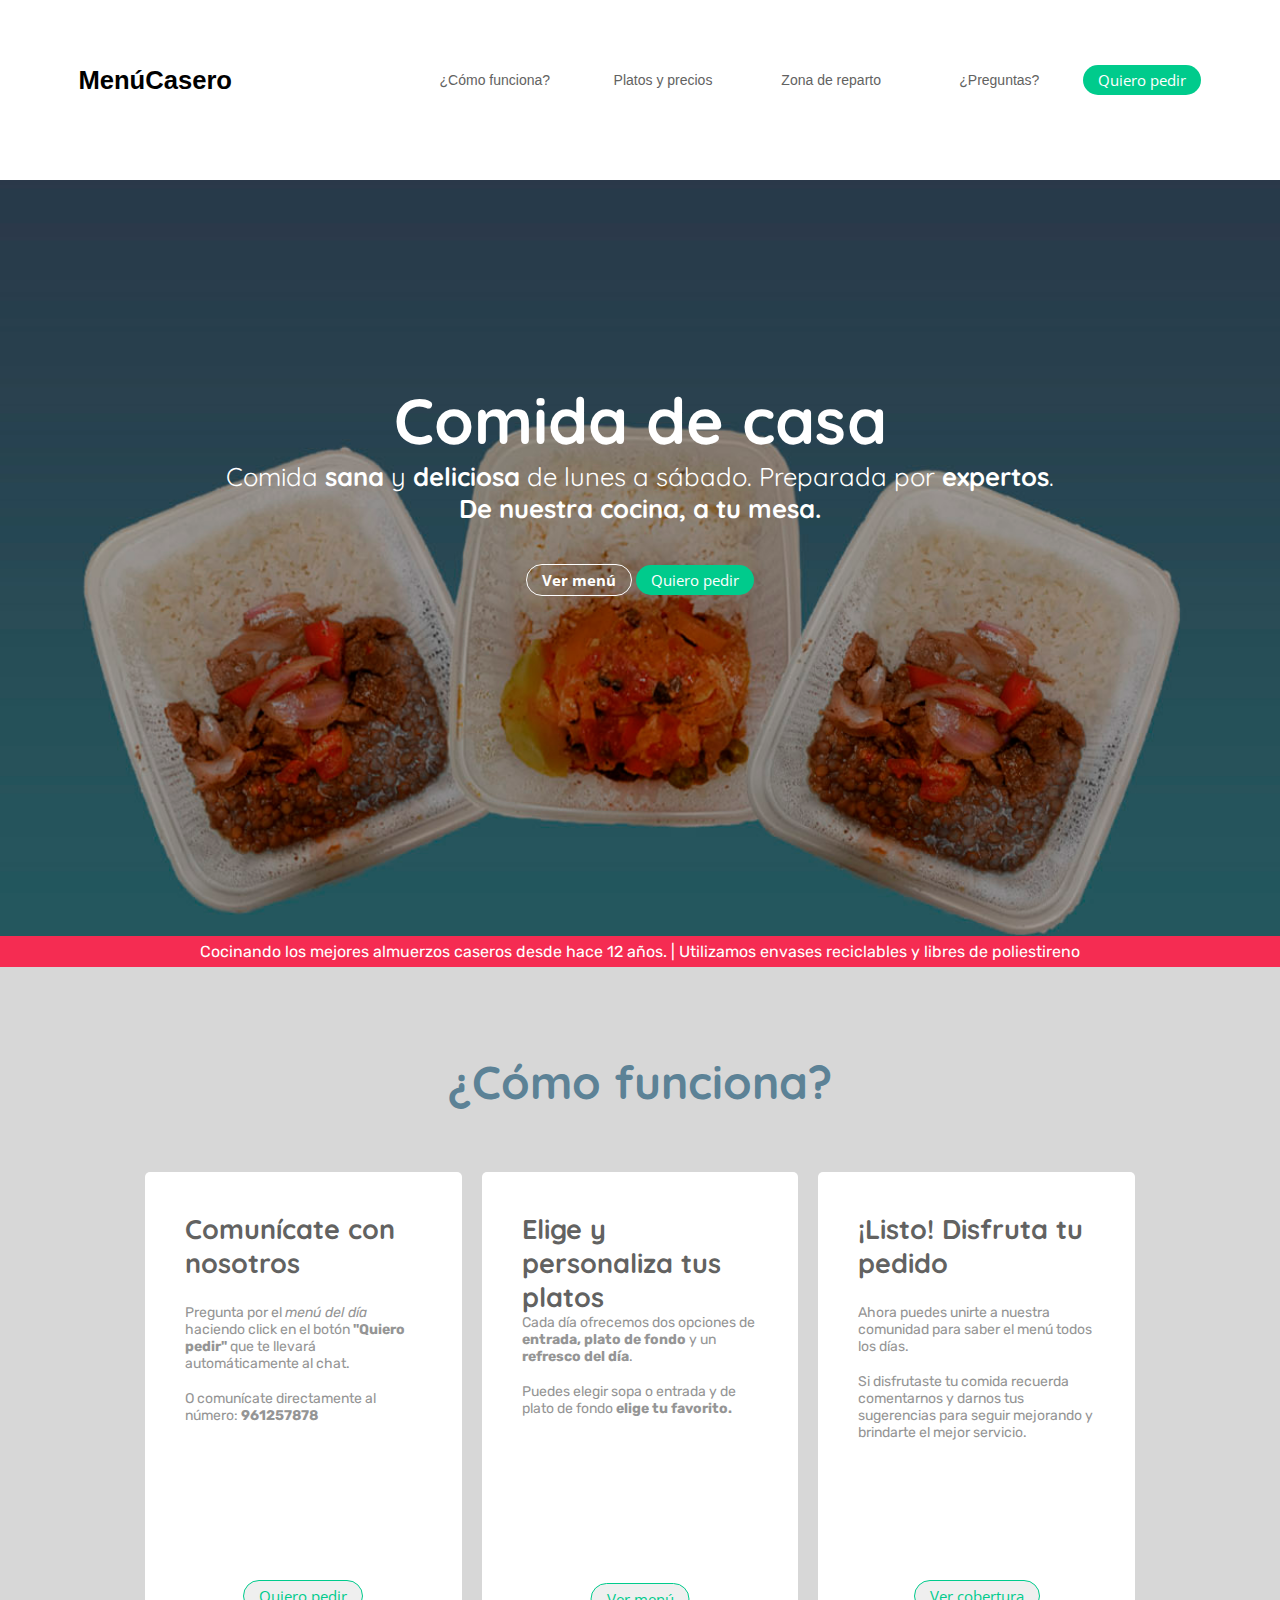
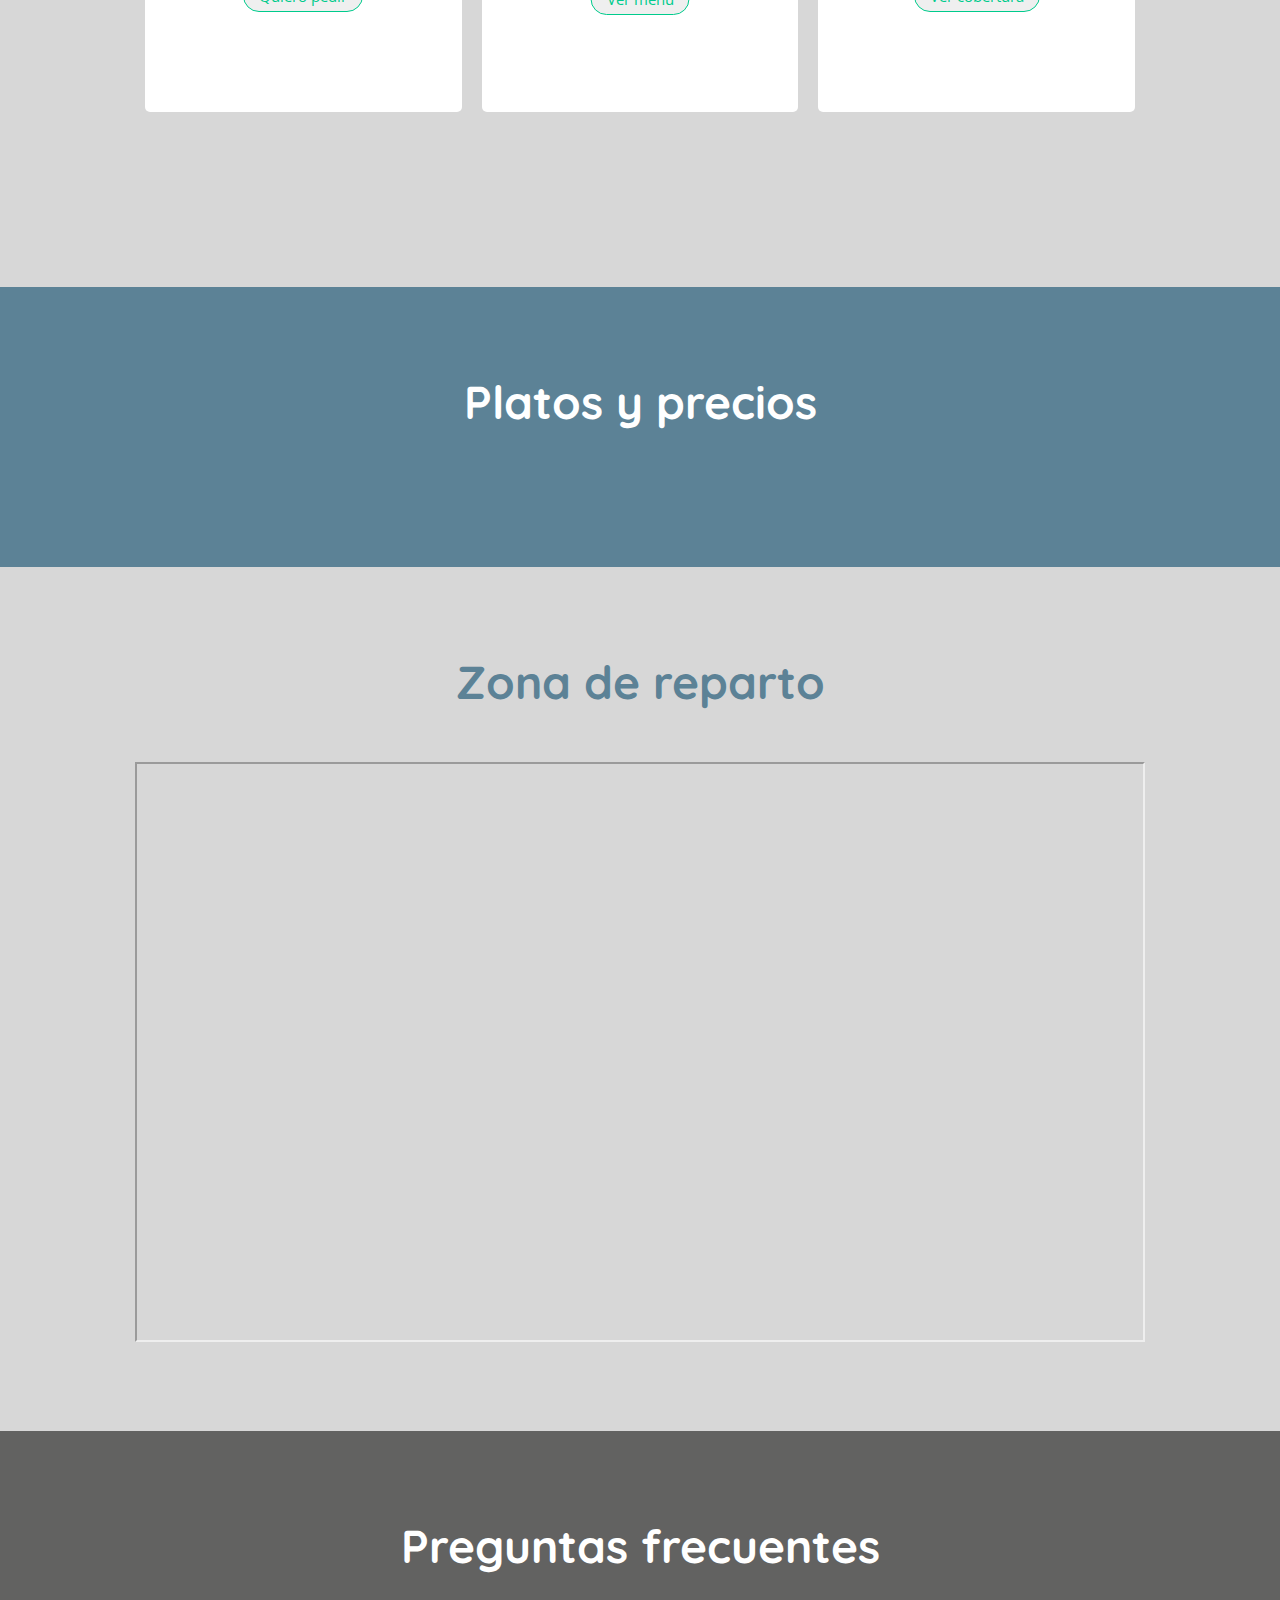
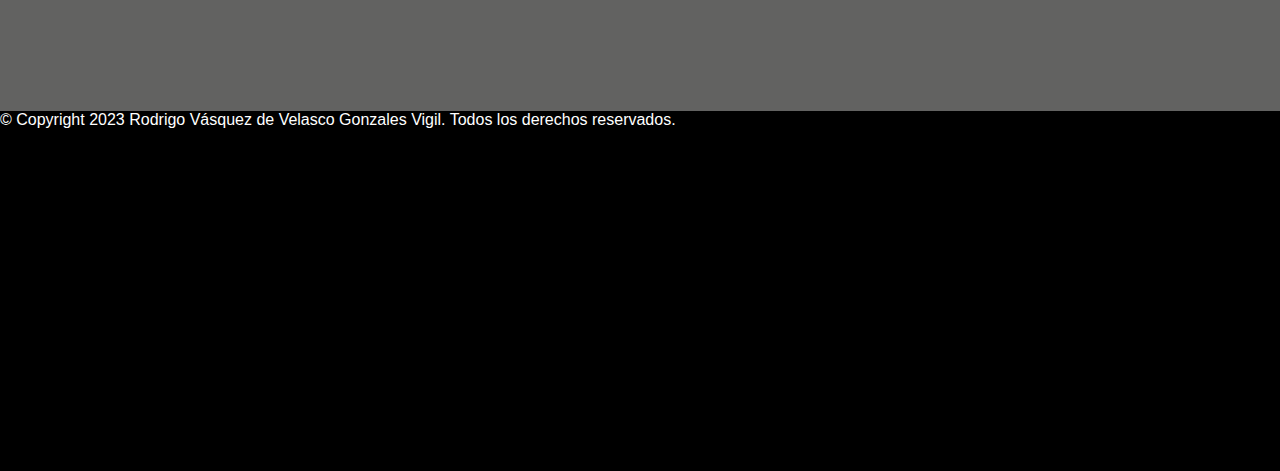
==== index.html @ 8c9b7c1b "update" ====
<!DOCTYPE html>
<html lang="es-419">

<head>
    <meta charset="utf-8">
    <meta name="viewport" content="width=device-width, initial-scale=1.0">

    <!--Autor y descripción-->
    <meta name="author" content="Rodrigo Vásquez de Velasco Gonzales-Vigil">
    <meta name="description" content="Encuentra el menú ideal para tu almuerzo en esta página web">

    <title>K0 | El menú casero</title>

    <!--icono en pestaña-->
    <link rel="shortcut icon" href="images/logo-192px192px.png" type="image/x-icon">

    <!--CSS Style-->
    <link href="styles/main.css" rel=stylesheet type="text/css">
    <link href="styles/header.css" rel=stylesheet type="text/css">
    <link href="styles/banner.css" rel=stylesheet type="text/css">
    <link href="styles/section.css" rel=stylesheet type="text/css">
    <link href="styles/responsive.css" rel=stylesheet type="text/css">

    <!--Google fonts-->
    <link rel="preconnect" href="https://fonts.googleapis.com">
    <link rel="preconnect" href="https://fonts.gstatic.com" crossorigin>
    <link href="https://fonts.googleapis.com/css2?family=Open+Sans&family=Quicksand&family=Rubik&display=swap" rel="stylesheet">

    <link href="https://cdnjs.cloudflare.com/ajax/libs/font-awesome/5.13.0/css/all.min.css" rel="stylesheet">
</head>

<body>
    <div class="wrapper">
        <header id="header" class="header">
            <div class="header_inner">
                <h1 class="title">MenúCasero</h1>
                <input type="checkbox" id="check">
                <label for="check" class="checkbtn">
                    <i class="fas fa-bars"></i>
                </label>
                <nav id="nav">
                    <ul class="menu">
                        <li class="menu-item"><a class="nav-link" href="#como">¿Cómo funciona?</a></li>
                        <li class="menu-item"><a class="nav-link" href="#platos">Platos y precios</a></li>
                        <li class="menu-item"><a class="nav-link" href="#cobertura">Zona de reparto</a></li>
                        <li class="menu-item"><a class="nav-link" href="#faq">¿Preguntas?</a></li>
                        <li class="menu-btn"><a id="pedir" onclick='window.open("https://api.whatsapp.com/send?phone=+51961257878&text=Hola! ¿Cuál es el menú de hoy?")' class="nav-btn btn background-green">Quiero pedir</a></li>
                    </ul>
                </nav>

            </div>
        </header>

        <main class="main">
            <section id="banner" class="banner">
                <div class="banner_inner">
                    <header class="banner-header">
                        <h2 class="rubik">Comida de casa</h2>
                        <p>Comida <span class="bold">sana</span> y <span class="bold">deliciosa</span> de lunes a sábado. Preparada por <span class="bold">expertos</span>.</p>
                        <p class="bold">De nuestra cocina, a tu mesa.</p>
                    </header>
                    <footer class="section-footer">
                        <div class="banner-btns-group">
                            <button class="btn background-none_border-solid bold" style="font-family:'Open Sans', Sans-serif">Ver menú</button>
                            <button class="btn background-green" onclick='window.open("https://api.whatsapp.com/send?phone=+51961257878&text=Hola! ¿Cuál es el menú de hoy?")'>Quiero pedir</button>
                        </div>
                    </footer>
                </div>
            </section>
            <div class="section-2">
                <p class="rubik">Cocinando los mejores almuerzos caseros desde hace 12 años. | Utilizamos envases reciclables y libres de poliestireno</p>
            </div>
            <section id="como" class="section background-gray">
                <div class="section-inner">
                    <header class="section-header">
                        <h2 style="color: #5c8296;">¿Cómo funciona?</h2>
                    </header>
                    <div class="section-content">
                        <div class="panel-wrapper">
                            <div class="panel">
                                <header class="panel-header">
                                    <h3>Comunícate con nosotros</h3>
                                </header>
                                <div class="panel-content">
                                    <p>Pregunta por el <span class="cursive">menú del día</span> haciendo click en el botón <span class="bold">"Quiero pedir"</span> que te llevará automáticamente al chat.</p><br>
                                    <p>O comunícate directamente al número: <span class="bold">961257878</span></p><br>
                                </div>
                                <footer class="panel-footer">
                                    <button class="panel-btn btn border-color-green" onclick='window.open("https://api.whatsapp.com/send?phone=+51961257878&text=Hola! ¿Cuál es el menú de hoy!")'>Quiero pedir</button>
                                </footer>
                            </div>
                            <div class="panel">
                                <header class="panel-header">
                                    <h3>Elige y personaliza tus platos</h3>
                                </header>
                                <div class="panel-content">
                                    <p>Cada día ofrecemos dos opciones de <span class="bold">entrada, plato de fondo</span> y un <span class="bold">refresco del día</span>.</p><br>
                                    <p>Puedes elegir sopa o entrada y de plato de fondo <span class="bold">elige tu favorito.</span></p><br>
                                </div>
                                <footer class="panel-footer">
                                    <button class="panel-btn btn border-color-green" style=" font-family:'Open Sans', Sans-serif">Ver menú</button>
                                </footer>
                            </div>
                            <div class="panel">
                                <header class="panel-header">
                                    <h3>¡Listo! Disfruta tu pedido</h3>
                                </header>
                                <div class="panel-content">
                                    <p>Ahora puedes unirte a nuestra comunidad para saber el menú todos los días.</p><br>
                                    <p>Si disfrutaste tu comida recuerda comentarnos y darnos tus sugerencias para seguir mejorando y brindarte el mejor servicio.</p><br>
                                </div>
                                <footer class="panel-footer">
                                    <button class="panel-btn btn border-color-green" style=" font-family:'Open Sans', Sans-serif">Ver cobertura</button>
                                </footer>
                            </div>
                        </div>
                    </div>
                    <footer class="section-footer">

                    </footer>
                </div>
            </section>
            <section id="platos" class="section">
                <div class="section-inner">
                    <header class="section-header">
                        <h2 class="rubik">Platos y precios</h2>
                    </header>
                    <div class="panel-wrapper">
                    </div>
                </div>
            </section>
            <section id="cobertura" class="section background-gray">
                <div class="section-inner">
                    <header class="section-header">
                        <h2 class="rubik" style=" color: #5c8296;">Zona de reparto</h2>
                    </header>
                    <div class="section-content">
                        <div class="map">
                            <iframe src="https://www.google.com/maps/d/embed?mid=1ejyO2jxNHIGVB8ztIplUhsq2r-3vrBM&ehbc=2E312F" height="580" style="width:100%;"></iframe>
                        </div>
                    </div>
                </div>
            </section>
            <section id="faq" class="section background-darkgray">
                <div class="section-inner">
                    <header class="section-header">
                        <h2 class="rubik">Preguntas frecuentes</h2>
                    </header>
                    <div class="panel-wrapper">
                    </div>
                </div>
            </section>
        </main>

        <footer class="footer">
            <p>&copy; Copyright 2023 Rodrigo Vásquez de Velasco Gonzales Vigil. Todos los derechos reservados.</p>
        </footer>
    </div>
    <script href="scripts/main.js"></script>
</body>

</html>
---- styles/main.css ----
/*acutalizar*/

* {
    box-sizing: border-box;
    margin: 0;
    padding: 0;
}

body {
    font-family: sans-serif;
    max-width: 100%;
}

h3 {
    color: #000;
}

button,
input,
select,
textarea {
    font-family: inherit;
    font-size: 100%;
}

textarea {
    overflow: auto;
}

ul {
    list-style-type: none;
}

a {
    text-decoration: none;
}

.rubik {
    font-family: 'Rubik', sans-serif;
}

.bold {
    font-weight: bold;
}

.cursive {
    font-style: italic;
}

.btn {
    color: #fff;
    border-radius: 20px;
    border: none;
    font-family: 'Open Sans', sans-serif;
    font-size: 15px;
    padding: 5px 15px;
}

.background-green {
    background: #00cb8c;
}

.background-gray {
    background: #d7d7d7;
}

.background-darkgray {
    background: #626261;
}

.background-yellow {
    background: #fff152;
}

.background-none_border-solid {
    background: none;
    border: 1px solid #fff;
}

.border-color-green {
    border: 1px solid #00cb8c;
    color: #00cb8c;
}
---- styles/header.css ----
.header {
    position: fixed;
    top: 0;
    background: #fff;
    min-width: 100vw;
    height: 20vh;
    z-index: 100;
    padding: 4vw;
}

.header_inner {
    display: flex;
    padding: 2% 0;
}

.title {
    font-size: 14px;
    flex: 1;
    margin: auto;
    padding-left: 20px;
}

nav {
    position: relative;
    display: flex;
    flex: 5;
    flex-wrap: wrap;
}

.menu {
    display: flex;
    flex-wrap: wrap;
    width: 100%;
}

.menu-item {
    position: relative;
    color: #626261;
    display: inline-block;
    padding: 10px 5px;
    flex: 1;
    text-align: center;
    line-height: 100%;
}

.menu-btn {
    text-align: center;
    flex: 1;
}

.nav-link {
    font-size: 14px;
    color: #626261;
}

.nav-btn {
    float: left;
}

.btn:hover {
    cursor: pointer;
    background: #0c9066;
}

.checkbtn,
#check {
    display: none;
}

#pedir {
    text-align: center;
}

@media screen and (max-width: 767px) {
    .header {
        max-height: 80px;
    }
    .checkbtn {
        display: block;
    }
    #nav {
        position: fixed;
        width: 60%;
        height: 100vh;
        background: rgb(255, 255, 255);
        top: -100%;
        right: 0;
        text-align: center;
        transition: all .5s;
    }
    .menu {
        display: flex;
        flex-direction: column;
        height: 100%;
    }
    .menu-item {
        /*
        position: relative;
        top: 20%;
        transform: translateY(-50%);
        display: block;
        flex: 1;*/
    }
    .menu-item a {
        font-size: 20px;
    }
    .nav-btn {
        /*
        text-align: center;
        float: none;
        flex: 4;*/
    }
    #check:checked~#nav {
        top: 80px;
    }
}

@media screen and (min-width: 768px) {
    .title {
        font-size: 2vw;
        flex: 2;
        margin: auto;
        padding-left: 40px;
    }
    nav {
        position: relative;
        display: flex;
        flex: 5;
        flex-wrap: wrap;
    }
    .menu {
        display: flex;
        flex-wrap: wrap;
        width: 100%;
    }
    .menu-item {
        position: relative;
        color: #626261;
        display: inline-block;
        padding: 10px 5px;
        flex: 1;
        text-align: center;
    }
    .menu-btn {
        flex: 1;
    }
    .nav-btn,
    .nav-link {
        display: block;
        position: relative;
        top: 50%;
        transform: translateY(-50%);
    }
    .nav-link {
        font-size: 14px;
        color: #626261;
    }
    .nav-btn {
        float: left;
    }
    .btn:hover {
        cursor: pointer;
        background: #0c9066;
    }
}

@media screen and (min-width: 1024px) {
    .header {
        padding: 3vw;
    }
}

@media screen and (min-width: 1440px) {
    .header {
        padding: 2vw;
    }
}
---- styles/banner.css ----
.banner {
    background: #5c8296;
    background: url("../images/tapers.jpg");
    background-position: center;
    background-size: cover;
    background-repeat: no-repeat;
    max-width: 100%;
    flex-basis: 84vh;
    padding-top: 140px;
    padding-bottom: 220px;
}

.banner_inner {
    display: flex;
    flex-direction: column;
    padding: 0 12vw;
    width: 100%;
    height: 100%;
    color: #ffffff;
    text-align: center;
}

.banner-header h2 {
    text-align: center;
    font-family: 'Quicksand', sans-serif;
    font-size: 36px;
    margin: 0;
}

.banner-header p {
    text-align: center;
    font-family: 'Quicksand', sans-serif;
    font-size: 14px;
    margin: 0;
}

.banner-btns-group {
    padding: 40px 0 0;
}

@media screen and (max-width: 767px) {
    .banner {
        padding-top: 200px;
        padding-bottom: 220px;
    }
    .banner_inner {
        display: flex;
        flex-direction: column;
        padding: 0 12vw;
        width: 100%;
        height: 100%;
        color: #ffffff;
        text-align: center;
    }
    .banner-header h2 {
        text-align: center;
        font-family: 'Quicksand', sans-serif;
        font-size: 5vw;
        margin: 0;
    }
    .banner-header p {
        text-align: center;
        font-family: 'Quicksand', sans-serif;
        font-size: 2vw;
        margin: 0;
    }
    .banner-btns-group {
        padding: 40px 0 0;
    }
}

@media screen and (min-width: 1024px) {
    .banner {
        padding-top: 200px;
        padding-bottom: 220px;
    }
    .banner_inner {
        display: flex;
        flex-direction: column;
        padding: 0 12vw;
        width: 100%;
        height: 100%;
        color: #ffffff;
        text-align: center;
    }
    .banner-header h2 {
        text-align: center;
        font-family: 'Quicksand', sans-serif;
        font-size: 5vw;
        margin: 0;
    }
    .banner-header p {
        text-align: center;
        font-family: 'Quicksand', sans-serif;
        font-size: 2vw;
        margin: 0;
    }
    .banner-btns-group {
        padding: 40px 0 0;
    }
}
---- styles/section.css ----
/*acutalizaar*/

.section {
    max-width: 100%;
    padding: 75px 0 85px;
}

.section-inner {
    display: flex;
    flex-direction: column;
    padding: 0 15px;
}

.section-header {
    flex-basis: 80px;
    margin-bottom: 40px;
}

.section-header h2 {
    text-align: center;
    font-family: 'Quicksand', sans-serif;
    font-size: 46px;
    color: #fff;
    margin: 0;
    position: relative;
    top: 50%;
    transform: translateY(-50%);
}

.section-header p {
    text-align: center;
    font-family: 'Quicksand', sans-serif;
    font-size: 2vw;
    margin: 0;
}

.panel-wrapper {
    display: flex;
    flex-direction: column;
    max-width: 100%;
    margin: auto;
}

.panel {
    background: #fff;
    flex: 1;
    display: flex;
    flex-direction: column;
    max-width: 100%;
    height: 60vh;
    border-radius: 5px;
    margin: 10px;
    padding: 40px;
}

.panel-header {
    flex-basis: 20%;
}

.panel-content {
    flex-basis: 60%;
}

.panel-footer {
    flex-basis: 20%;
}

.panel-btn {
    position: relative;
    left: 50%;
    transform: translateX(-50%);
}

.section-footer {
    flex-basis: 80px;
}

.section-2 {
    max-width: 100%;
    background: #f52c52;
}

.section-2 p {
    position: relative;
    color: #fff;
    font-size: 16px;
    height: 100%;
    padding: 6px 0;
    text-align: center;
}

.panel h3 {
    font-family: 'Quicksand', sans-serif;
    font-size: 27px;
    color: #626261;
}

.panel p {
    font-family: 'Rubik', sans-serif;
    font-size: 14px;
    color: #959595;
}

@media screen and (min-width: 1024px) {
    .section {
        width: 100%;
        padding: 75px 0 85px;
    }
    .section-inner {
        display: flex;
        flex-direction: column;
        margin: 0 120px;
        padding: 0 15px;
    }
    .section-header {
        flex-basis: 80px;
        margin-bottom: 40px;
    }
    .section-header h2 {
        text-align: center;
        font-family: 'Quicksand', sans-serif;
        font-size: 46px;
        color: #fff;
        margin: 0;
        position: relative;
        top: 50%;
        transform: translateY(-50%);
    }
    .section-header p {
        text-align: center;
        font-family: 'Quicksand', sans-serif;
        font-size: 2vw;
        margin: 0;
    }
    .panel-wrapper {
        flex-direction: row;
    }
    .panel-header {
        flex-basis: 20%;
    }
    .panel-content {
        flex-basis: 60%;
    }
    .panel-footer {
        flex-basis: 20%;
    }
    .panel-btn {
        position: relative;
        left: 50%;
        transform: translateX(-50%);
    }
    .section-footer {
        flex-basis: 80px;
    }
    .section-2 {
        width: 100%;
        background: #f52c52;
    }
    .section-2 p {
        position: relative;
        color: #fff;
        font-size: 16px;
        height: 100%;
        padding: 6px 0;
        text-align: center;
    }
}
---- styles/responsive.css ----
.wrapper {
    position: absolute;
    display: grid;
    margin: 0;
    justify-items: stretch;
    grid-template-rows: 20vh auto 40vh;
    grid-template-columns: 1fr;
}

.main {
    grid-column: 1 / span 2;
    grid-row: 2 / 3;
    background: #5c8296;
    display: flex;
    flex-direction: column;
    max-width: 100%;
}

.footer {
    background-color: #000;
    grid-row: 3;
    color: #fff;
}

@media screen and (max-width: 767px) {
    .wrapper {
        grid-template-rows: 80px auto 40vh;
    }
}
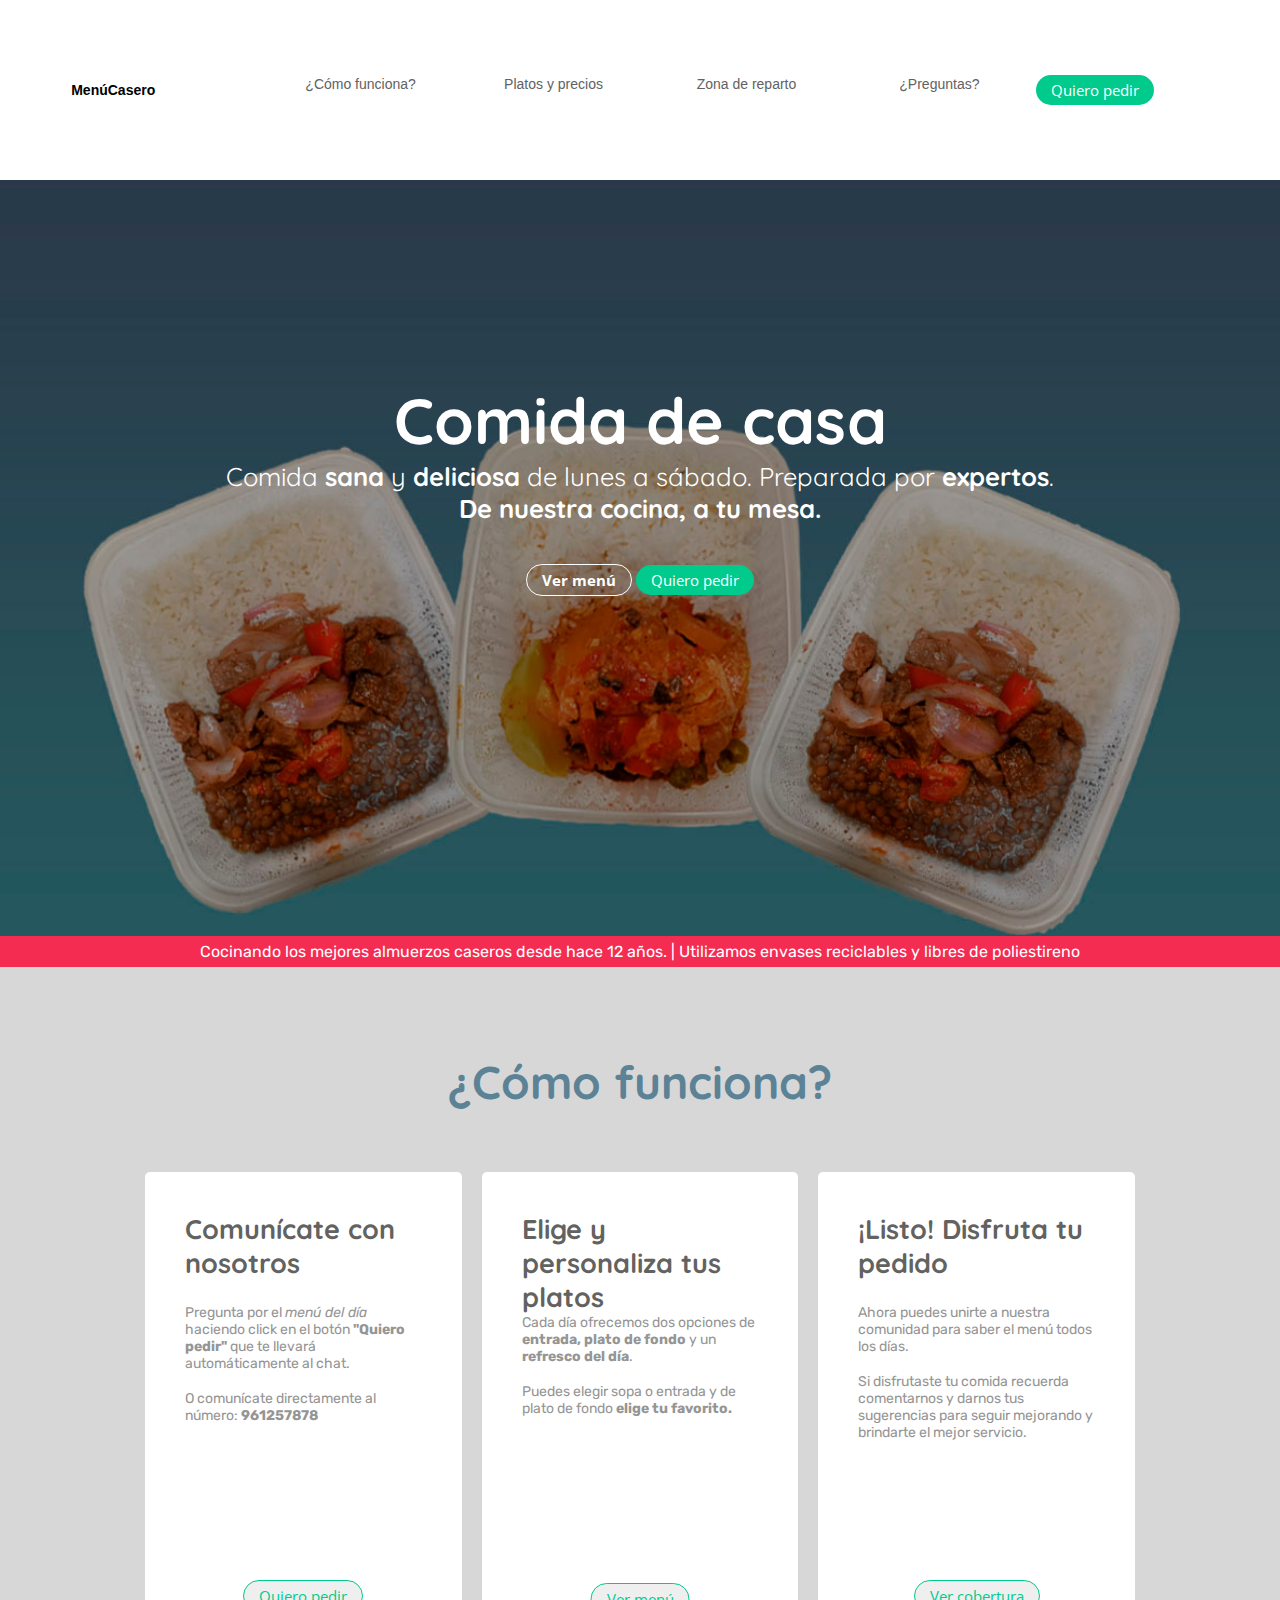
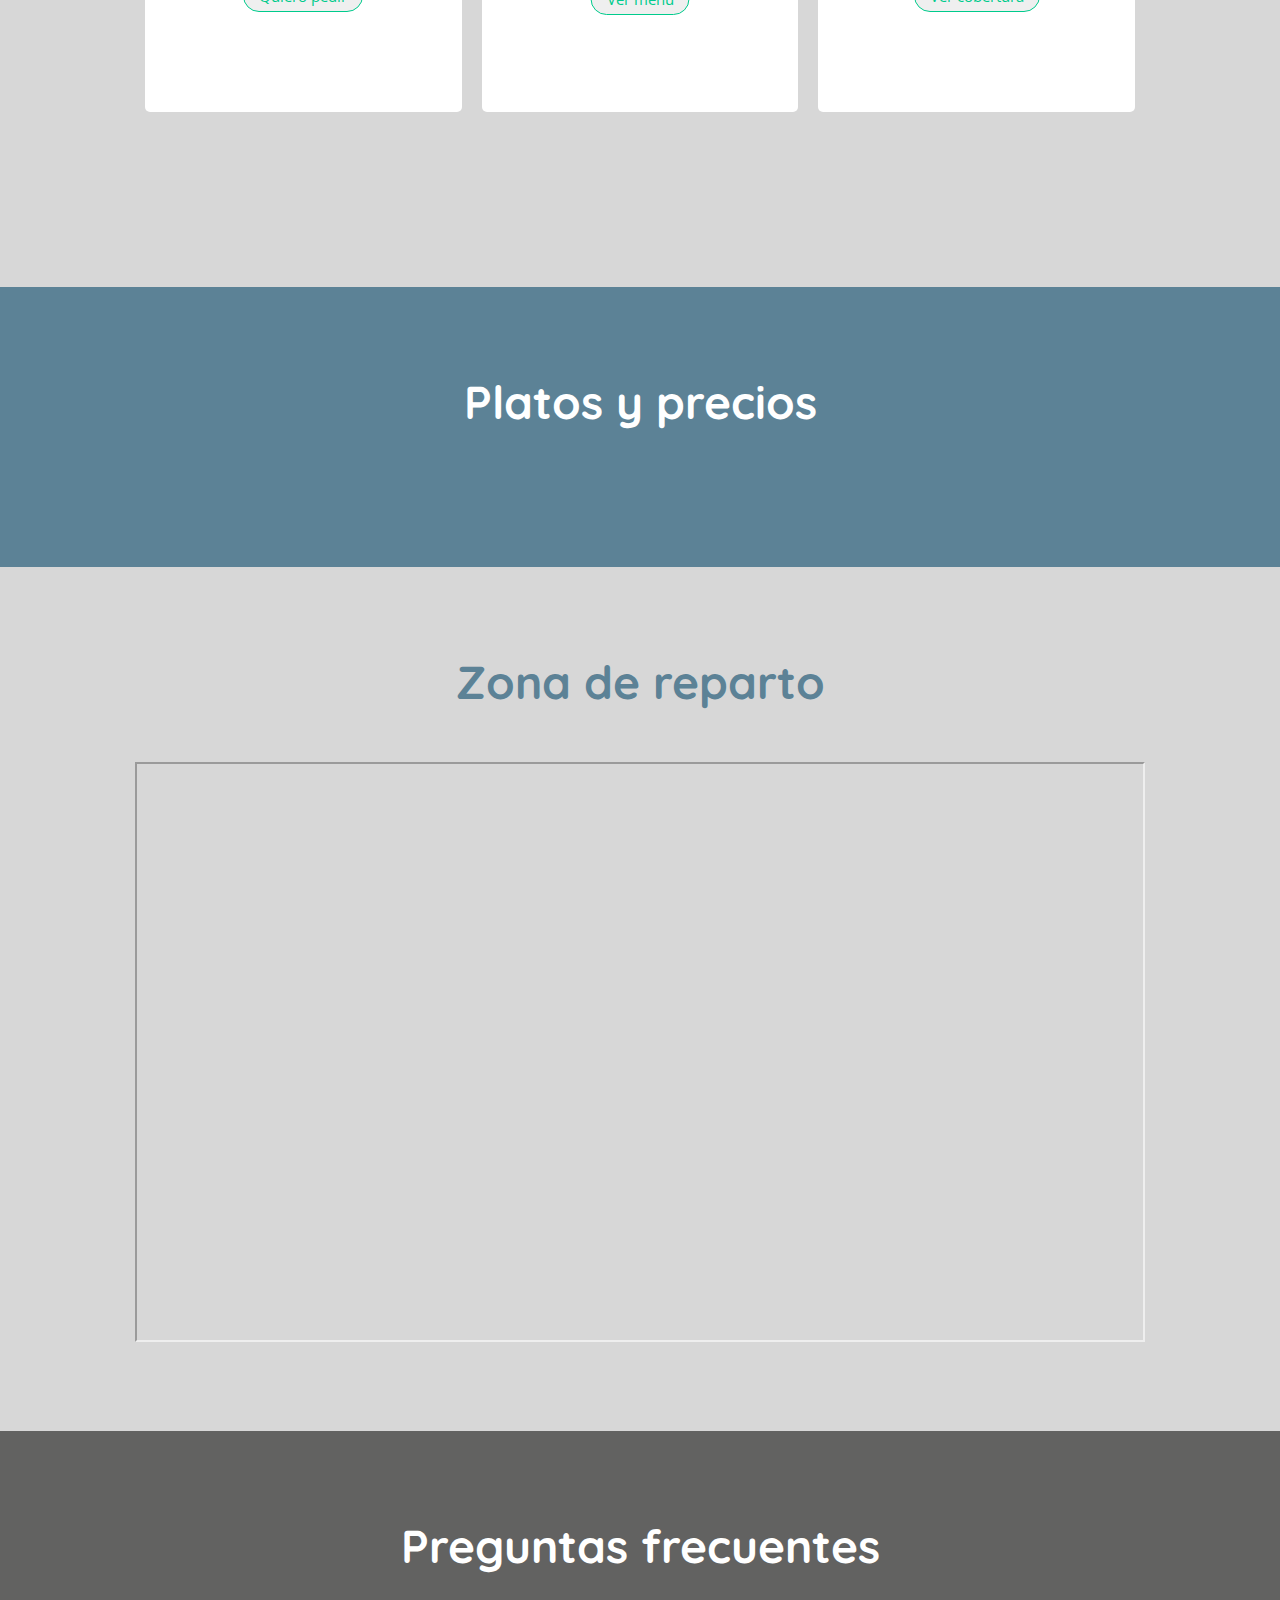
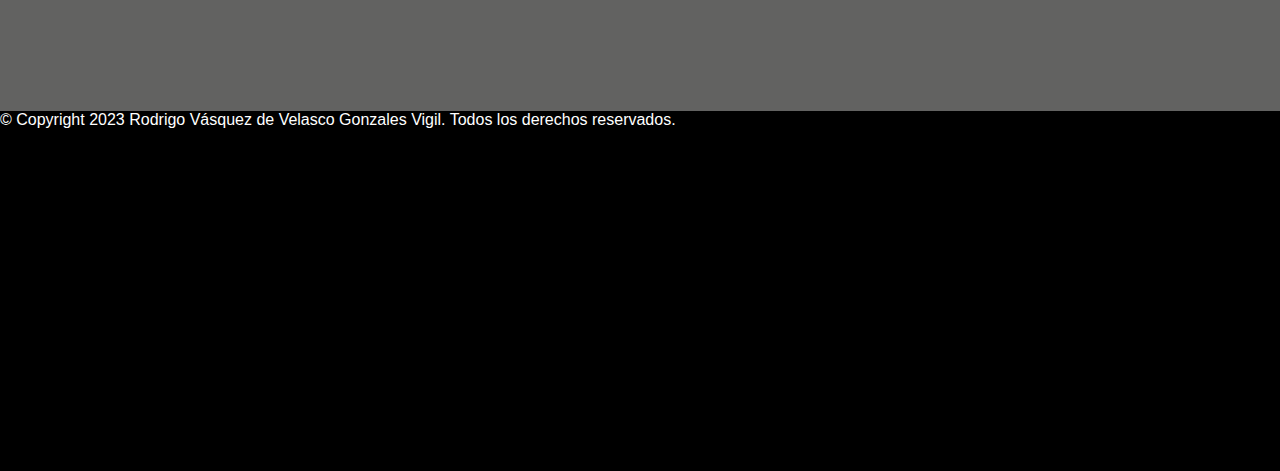
==== commit a110faa2: "update" ====
--- a/index.html
+++ b/index.html
@@ -30,131 +30,134 @@
 </head>
 
 <body>
-    <div class="wrapper">
-        <header id="header" class="header">
-            <div class="header_inner">
-                <h1 class="title">MenúCasero</h1>
-                <input type="checkbox" id="check">
-                <label for="check" class="checkbtn">
-                    <i class="fas fa-bars"></i>
-                </label>
-                <nav id="nav">
-                    <ul class="menu">
-                        <li class="menu-item"><a class="nav-link" href="#como">¿Cómo funciona?</a></li>
-                        <li class="menu-item"><a class="nav-link" href="#platos">Platos y precios</a></li>
-                        <li class="menu-item"><a class="nav-link" href="#cobertura">Zona de reparto</a></li>
-                        <li class="menu-item"><a class="nav-link" href="#faq">¿Preguntas?</a></li>
-                        <li class="menu-btn"><a id="pedir" onclick='window.open("https://api.whatsapp.com/send?phone=+51961257878&text=Hola! ¿Cuál es el menú de hoy?")' class="nav-btn btn background-green">Quiero pedir</a></li>
-                    </ul>
-                </nav>
+    <div id="root">
+        <div class="page-wrapper">
+            <header id="header" class="header">
+                <div class="header_inner">
+                    <h1 class="title">MenúCasero</h1>
+                    <input type="checkbox" id="check">
+                    <label for="check" class="checkbtn">
+                        <i class="fas fa-bars"></i>
+                    </label>
+                    <nav id="nav">
+                        <ul class="menu">
+                            <li class="menu-item"><a class="nav-link" href="#como">¿Cómo funciona?</a></li>
+                            <li class="menu-item"><a class="nav-link" href="#platos">Platos y precios</a></li>
+                            <li class="menu-item"><a class="nav-link" href="#cobertura">Zona de reparto</a></li>
+                            <li class="menu-item"><a class="nav-link" href="#faq">¿Preguntas?</a></li>
+                            <li class="menu-btn"><a id="pedir" onclick='window.open("https://api.whatsapp.com/send?phone=+51961257878&text=Hola! ¿Cuál es el menú de hoy?")' class="nav-btn btn background-green">Quiero pedir</a></li>
+                        </ul>
+                    </nav>
 
-            </div>
-        </header>
+                </div>
+            </header>
 
-        <main class="main">
-            <section id="banner" class="banner">
-                <div class="banner_inner">
-                    <header class="banner-header">
-                        <h2 class="rubik">Comida de casa</h2>
-                        <p>Comida <span class="bold">sana</span> y <span class="bold">deliciosa</span> de lunes a sábado. Preparada por <span class="bold">expertos</span>.</p>
-                        <p class="bold">De nuestra cocina, a tu mesa.</p>
-                    </header>
-                    <footer class="section-footer">
-                        <div class="banner-btns-group">
-                            <button class="btn background-none_border-solid bold" style="font-family:'Open Sans', Sans-serif">Ver menú</button>
-                            <button class="btn background-green" onclick='window.open("https://api.whatsapp.com/send?phone=+51961257878&text=Hola! ¿Cuál es el menú de hoy?")'>Quiero pedir</button>
+            <main class="main">
+                <section id="banner" class="banner">
+                    <div class="banner_inner">
+                        <header class="banner-header">
+                            <h2 class="rubik">Comida de casa</h2>
+                            <p>Comida <span class="bold">sana</span> y <span class="bold">deliciosa</span> de lunes a sábado. Preparada por <span class="bold">expertos</span>.</p>
+                            <p class="bold">De nuestra cocina, a tu mesa.</p>
+                        </header>
+                        <footer class="section-footer">
+                            <div class="banner-btns-group">
+                                <button class="btn background-none_border-solid bold" style="font-family:'Open Sans', Sans-serif">Ver menú</button>
+                                <button class="btn background-green" onclick='window.open("https://api.whatsapp.com/send?phone=+51961257878&text=Hola! ¿Cuál es el menú de hoy?")'>Quiero pedir</button>
+                            </div>
+                        </footer>
+                    </div>
+                </section>
+                <div class="section-2">
+                    <p class="rubik">Cocinando los mejores almuerzos caseros desde hace 12 años. | Utilizamos envases reciclables y libres de poliestireno</p>
+                </div>
+                <section id="como" class="section background-gray">
+                    <div class="section-inner">
+                        <header class="section-header">
+                            <h2 style="color: #5c8296;">¿Cómo funciona?</h2>
+                        </header>
+                        <div class="section-content">
+                            <div class="panel-wrapper">
+                                <div class="panel">
+                                    <header class="panel-header">
+                                        <h3>Comunícate con nosotros</h3>
+                                    </header>
+                                    <div class="panel-content">
+                                        <p>Pregunta por el <span class="cursive">menú del día</span> haciendo click en el botón <span class="bold">"Quiero pedir"</span> que te llevará automáticamente al chat.</p><br>
+                                        <p>O comunícate directamente al número: <span class="bold">961257878</span></p><br>
+                                    </div>
+                                    <footer class="panel-footer">
+                                        <button class="panel-btn btn border-color-green" onclick='window.open("https://api.whatsapp.com/send?phone=+51961257878&text=Hola! ¿Cuál es el menú de hoy!")'>Quiero pedir</button>
+                                    </footer>
+                                </div>
+                                <div class="panel">
+                                    <header class="panel-header">
+                                        <h3>Elige y personaliza tus platos</h3>
+                                    </header>
+                                    <div class="panel-content">
+                                        <p>Cada día ofrecemos dos opciones de <span class="bold">entrada, plato de fondo</span> y un <span class="bold">refresco del día</span>.</p><br>
+                                        <p>Puedes elegir sopa o entrada y de plato de fondo <span class="bold">elige tu favorito.</span></p><br>
+                                    </div>
+                                    <footer class="panel-footer">
+                                        <button class="panel-btn btn border-color-green" style=" font-family:'Open Sans', Sans-serif">Ver menú</button>
+                                    </footer>
+                                </div>
+                                <div class="panel">
+                                    <header class="panel-header">
+                                        <h3>¡Listo! Disfruta tu pedido</h3>
+                                    </header>
+                                    <div class="panel-content">
+                                        <p>Ahora puedes unirte a nuestra comunidad para saber el menú todos los días.</p><br>
+                                        <p>Si disfrutaste tu comida recuerda comentarnos y darnos tus sugerencias para seguir mejorando y brindarte el mejor servicio.</p><br>
+                                    </div>
+                                    <footer class="panel-footer">
+                                        <button class="panel-btn btn border-color-green" style=" font-family:'Open Sans', Sans-serif">Ver cobertura</button>
+                                    </footer>
+                                </div>
+                            </div>
                         </div>
-                    </footer>
-                </div>
-            </section>
-            <div class="section-2">
-                <p class="rubik">Cocinando los mejores almuerzos caseros desde hace 12 años. | Utilizamos envases reciclables y libres de poliestireno</p>
-            </div>
-            <section id="como" class="section background-gray">
-                <div class="section-inner">
-                    <header class="section-header">
-                        <h2 style="color: #5c8296;">¿Cómo funciona?</h2>
-                    </header>
-                    <div class="section-content">
+                        <footer class="section-footer">
+
+                        </footer>
+                    </div>
+                </section>
+                <section id="platos" class="section">
+                    <div class="section-inner">
+                        <header class="section-header">
+                            <h2 class="rubik">Platos y precios</h2>
+                        </header>
                         <div class="panel-wrapper">
-                            <div class="panel">
-                                <header class="panel-header">
-                                    <h3>Comunícate con nosotros</h3>
-                                </header>
-                                <div class="panel-content">
-                                    <p>Pregunta por el <span class="cursive">menú del día</span> haciendo click en el botón <span class="bold">"Quiero pedir"</span> que te llevará automáticamente al chat.</p><br>
-                                    <p>O comunícate directamente al número: <span class="bold">961257878</span></p><br>
-                                </div>
-                                <footer class="panel-footer">
-                                    <button class="panel-btn btn border-color-green" onclick='window.open("https://api.whatsapp.com/send?phone=+51961257878&text=Hola! ¿Cuál es el menú de hoy!")'>Quiero pedir</button>
-                                </footer>
-                            </div>
-                            <div class="panel">
-                                <header class="panel-header">
-                                    <h3>Elige y personaliza tus platos</h3>
-                                </header>
-                                <div class="panel-content">
-                                    <p>Cada día ofrecemos dos opciones de <span class="bold">entrada, plato de fondo</span> y un <span class="bold">refresco del día</span>.</p><br>
-                                    <p>Puedes elegir sopa o entrada y de plato de fondo <span class="bold">elige tu favorito.</span></p><br>
-                                </div>
-                                <footer class="panel-footer">
-                                    <button class="panel-btn btn border-color-green" style=" font-family:'Open Sans', Sans-serif">Ver menú</button>
-                                </footer>
-                            </div>
-                            <div class="panel">
-                                <header class="panel-header">
-                                    <h3>¡Listo! Disfruta tu pedido</h3>
-                                </header>
-                                <div class="panel-content">
-                                    <p>Ahora puedes unirte a nuestra comunidad para saber el menú todos los días.</p><br>
-                                    <p>Si disfrutaste tu comida recuerda comentarnos y darnos tus sugerencias para seguir mejorando y brindarte el mejor servicio.</p><br>
-                                </div>
-                                <footer class="panel-footer">
-                                    <button class="panel-btn btn border-color-green" style=" font-family:'Open Sans', Sans-serif">Ver cobertura</button>
-                                </footer>
+                        </div>
+                    </div>
+                </section>
+                <section id="cobertura" class="section background-gray">
+                    <div class="section-inner">
+                        <header class="section-header">
+                            <h2 class="rubik" style=" color: #5c8296;">Zona de reparto</h2>
+                        </header>
+                        <div class="section-content">
+                            <div class="map">
+                                <iframe src="https://www.google.com/maps/d/embed?mid=1ejyO2jxNHIGVB8ztIplUhsq2r-3vrBM&ehbc=2E312F" height="580" style="width:100%;"></iframe>
                             </div>
                         </div>
                     </div>
-                    <footer class="section-footer">
-
-                    </footer>
-                </div>
-            </section>
-            <section id="platos" class="section">
-                <div class="section-inner">
-                    <header class="section-header">
-                        <h2 class="rubik">Platos y precios</h2>
-                    </header>
-                    <div class="panel-wrapper">
-                    </div>
-                </div>
-            </section>
-            <section id="cobertura" class="section background-gray">
-                <div class="section-inner">
-                    <header class="section-header">
-                        <h2 class="rubik" style=" color: #5c8296;">Zona de reparto</h2>
-                    </header>
-                    <div class="section-content">
-                        <div class="map">
-                            <iframe src="https://www.google.com/maps/d/embed?mid=1ejyO2jxNHIGVB8ztIplUhsq2r-3vrBM&ehbc=2E312F" height="580" style="width:100%;"></iframe>
+                </section>
+                <section id="faq" class="section background-darkgray">
+                    <div class="section-inner">
+                        <header class="section-header">
+                            <h2 class="rubik">Preguntas frecuentes</h2>
+                        </header>
+                        <div class="panel-wrapper">
                         </div>
                     </div>
-                </div>
-            </section>
-            <section id="faq" class="section background-darkgray">
-                <div class="section-inner">
-                    <header class="section-header">
-                        <h2 class="rubik">Preguntas frecuentes</h2>
-                    </header>
-                    <div class="panel-wrapper">
-                    </div>
-                </div>
-            </section>
-        </main>
+                </section>
+            </main>
 
-        <footer class="footer">
-            <p>&copy; Copyright 2023 Rodrigo Vásquez de Velasco Gonzales Vigil. Todos los derechos reservados.</p>
-        </footer>
+
+            <footer class="page-footer">
+                <p>&copy; Copyright 2023 Rodrigo Vásquez de Velasco Gonzales Vigil. Todos los derechos reservados.</p>
+            </footer>
+        </div>
     </div>
     <script href="scripts/main.js"></script>
 </body>
--- a/styles/header.css
+++ b/styles/header.css
@@ -1,4 +1,4 @@
-.header {
+    .header {
     position: fixed;
     top: 0;
     background: #fff;
@@ -37,10 +37,8 @@
     position: relative;
     color: #626261;
     display: inline-block;
-    padding: 10px 5px;
     flex: 1;
     text-align: center;
-    line-height: 100%;
 }
 
 .menu-btn {
@@ -62,13 +60,19 @@
     background: #0c9066;
 }
 
-.checkbtn,
+#pedir {
+    text-align: center;
+}
+
 #check {
     display: none;
 }
 
-#pedir {
-    text-align: center;
+@media screen and (min-width: 768px) {
+    .checkbtn,
+    #check {
+        display: none;
+    }
 }
 
 @media screen and (max-width: 767px) {
@@ -86,92 +90,90 @@
         top: -100%;
         right: 0;
         text-align: center;
-        transition: all .5s;
+        transition: all .6s;
     }
     .menu {
-        display: flex;
-        flex-direction: column;
-        height: 100%;
+        display: block;
     }
     .menu-item {
-        /*
         position: relative;
-        top: 20%;
-        transform: translateY(-50%);
+        color: #626261;
         display: block;
-        flex: 1;*/
+        flex: 1;
+        text-align: center;
+        line-height: 100%;
+        padding: 6vh 5px;
     }
     .menu-item a {
         font-size: 20px;
     }
     .nav-btn {
-        /*
-        text-align: center;
         float: none;
-        flex: 4;*/
+    }
+    .menu-btn {
+        position: relative;
+        bottom: 0;
+        right: 0;
+        padding: 10%;
     }
     #check:checked~#nav {
         top: 80px;
     }
-}
-
-@media screen and (min-width: 768px) {
-    .title {
-        font-size: 2vw;
-        flex: 2;
-        margin: auto;
-        padding-left: 40px;
+    @media screen and (min-width: 768px) {
+        .title {
+            font-size: 2vw;
+            flex: 2;
+            margin: auto;
+            padding-left: 40px;
+        }
+        nav {
+            position: relative;
+            display: flex;
+            flex: 5;
+            flex-wrap: wrap;
+        }
+        .menu {
+            display: flex;
+            flex-wrap: wrap;
+            width: 100%;
+        }
+        .menu-item {
+            position: relative;
+            color: #626261;
+            display: inline-block;
+            padding: 10px 5px;
+            flex: 1;
+            text-align: center;
+        }
+        .menu-btn {
+            flex: 1;
+        }
+        .nav-btn,
+        .nav-link {
+            display: block;
+            position: relative;
+            top: 50%;
+            transform: translateY(-50%);
+        }
+        .nav-link {
+            font-size: 14px;
+            color: #626261;
+        }
+        .nav-btn {
+            float: left;
+        }
+        .btn:hover {
+            cursor: pointer;
+            background: #0c9066;
+        }
     }
-    nav {
-        position: relative;
-        display: flex;
-        flex: 5;
-        flex-wrap: wrap;
+    @media screen and (min-width: 1024px) {
+        .header {
+            padding: 3vw;
+        }
     }
-    .menu {
-        display: flex;
-        flex-wrap: wrap;
-        width: 100%;
-    }
-    .menu-item {
-        position: relative;
-        color: #626261;
-        display: inline-block;
-        padding: 10px 5px;
-        flex: 1;
-        text-align: center;
-    }
-    .menu-btn {
-        flex: 1;
-    }
-    .nav-btn,
-    .nav-link {
-        display: block;
-        position: relative;
-        top: 50%;
-        transform: translateY(-50%);
-    }
-    .nav-link {
-        font-size: 14px;
-        color: #626261;
-    }
-    .nav-btn {
-        float: left;
-    }
-    .btn:hover {
-        cursor: pointer;
-        background: #0c9066;
-    }
-}
-
-@media screen and (min-width: 1024px) {
-    .header {
-        padding: 3vw;
-    }
-}
-
-@media screen and (min-width: 1440px) {
-    .header {
-        padding: 2vw;
-    }
-}+    @media screen and (min-width: 1440px) {
+        .header {
+            padding: 2vw;
+        }
+    }--- a/styles/responsive.css
+++ b/styles/responsive.css
@@ -1,4 +1,4 @@
-.wrapper {
+.page-wrapper {
     position: absolute;
     display: grid;
     margin: 0;
@@ -16,14 +16,14 @@
     max-width: 100%;
 }
 
-.footer {
+.page-footer {
     background-color: #000;
     grid-row: 3;
     color: #fff;
 }
 
 @media screen and (max-width: 767px) {
-    .wrapper {
+    .page-wrapper {
         grid-template-rows: 80px auto 40vh;
     }
 }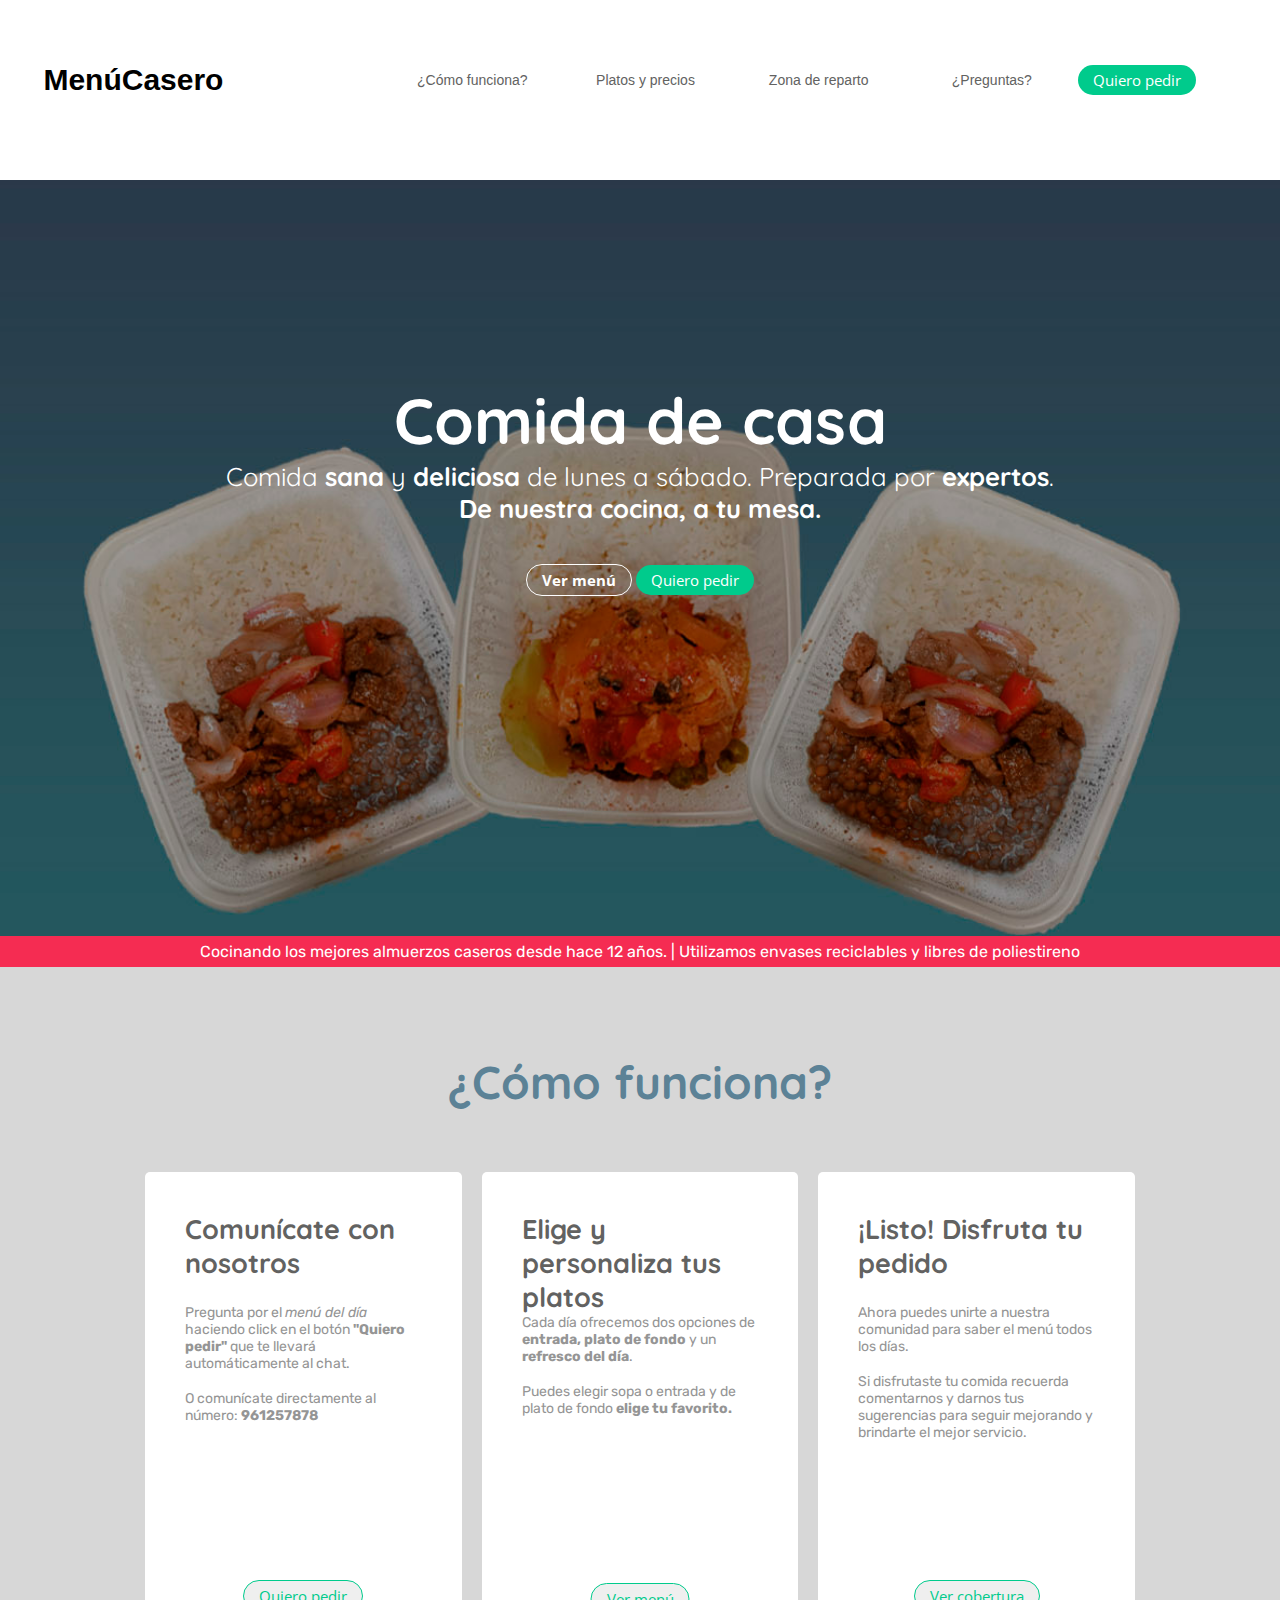
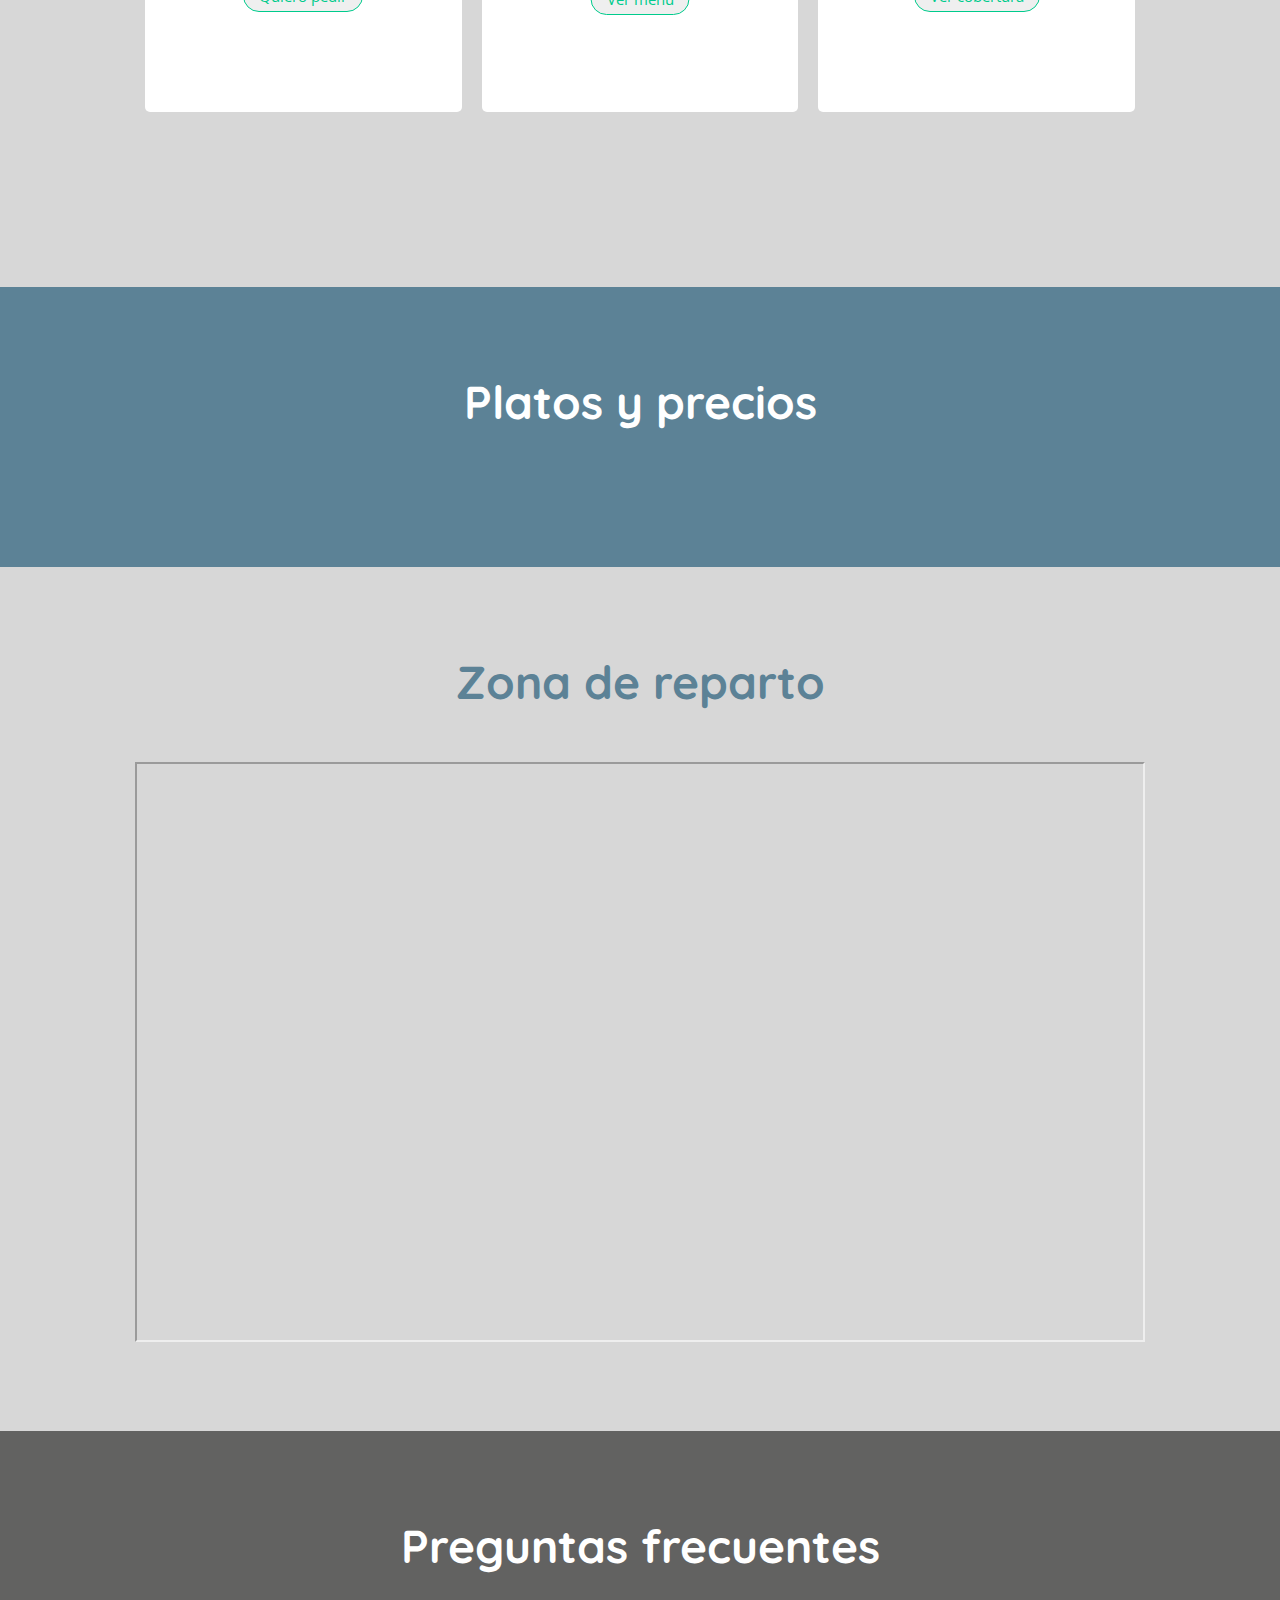
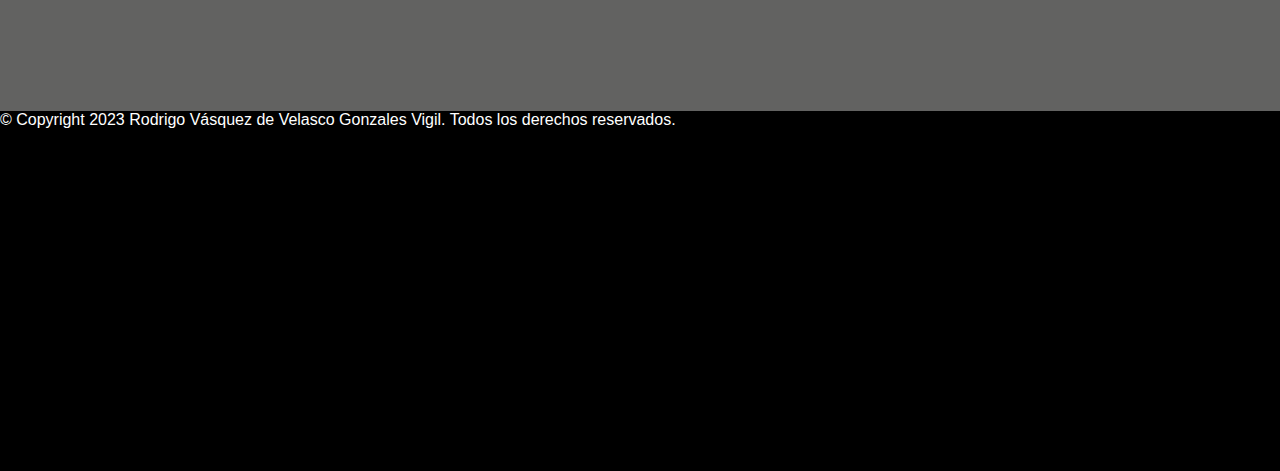
==== commit 300122a5: "js" ====
--- a/index.html
+++ b/index.html
@@ -45,7 +45,7 @@
                             <li class="menu-item"><a class="nav-link" href="#platos">Platos y precios</a></li>
                             <li class="menu-item"><a class="nav-link" href="#cobertura">Zona de reparto</a></li>
                             <li class="menu-item"><a class="nav-link" href="#faq">¿Preguntas?</a></li>
-                            <li class="menu-btn"><a id="pedir" onclick='window.open("https://api.whatsapp.com/send?phone=+51961257878&text=Hola! ¿Cuál es el menú de hoy?")' class="nav-btn btn background-green">Quiero pedir</a></li>
+                            <li class="menu-btn"><a id="pedir1" class="nav-btn btn background-green pedir">Quiero pedir</a></li>
                         </ul>
                     </nav>
 
@@ -63,7 +63,7 @@
                         <footer class="section-footer">
                             <div class="banner-btns-group">
                                 <button class="btn background-none_border-solid bold" style="font-family:'Open Sans', Sans-serif">Ver menú</button>
-                                <button class="btn background-green" onclick='window.open("https://api.whatsapp.com/send?phone=+51961257878&text=Hola! ¿Cuál es el menú de hoy?")'>Quiero pedir</button>
+                                <a id="pedir2" class="btn background-green">Quiero pedir</a>
                             </div>
                         </footer>
                     </div>
@@ -87,7 +87,7 @@
                                         <p>O comunícate directamente al número: <span class="bold">961257878</span></p><br>
                                     </div>
                                     <footer class="panel-footer">
-                                        <button class="panel-btn btn border-color-green" onclick='window.open("https://api.whatsapp.com/send?phone=+51961257878&text=Hola! ¿Cuál es el menú de hoy!")'>Quiero pedir</button>
+                                        <button id="pedir3" class="panel-btn btn border-color-green">Quiero pedir</button>
                                     </footer>
                                 </div>
                                 <div class="panel">
@@ -99,7 +99,7 @@
                                         <p>Puedes elegir sopa o entrada y de plato de fondo <span class="bold">elige tu favorito.</span></p><br>
                                     </div>
                                     <footer class="panel-footer">
-                                        <button class="panel-btn btn border-color-green" style=" font-family:'Open Sans', Sans-serif">Ver menú</button>
+                                        <button id="ver-menu" class="panel-btn btn border-color-green" style=" font-family:'Open Sans', Sans-serif">Ver menú</button>
                                     </footer>
                                 </div>
                                 <div class="panel">
@@ -159,7 +159,7 @@
             </footer>
         </div>
     </div>
-    <script href="scripts/main.js"></script>
+    <script src="scripts/main.js"></script>
 </body>
 
 </html>--- a/styles/header.css
+++ b/styles/header.css
@@ -1,4 +1,4 @@
-    .header {
+.header {
     position: fixed;
     top: 0;
     background: #fff;
@@ -14,7 +14,7 @@
 }
 
 .title {
-    font-size: 14px;
+    font-size: 30px;
     flex: 1;
     margin: auto;
     padding-left: 20px;
@@ -76,11 +76,21 @@
 }
 
 @media screen and (max-width: 767px) {
+    .title {
+        padding-left: 5px;
+    }
     .header {
         max-height: 80px;
+        line-height: 25px;
+    }
+    .header-inner {
+        padding-top: 25px;
+        padding-bottom: 25px;
+        line-height: 50px;
     }
     .checkbtn {
         display: block;
+        padding: 5px 0;
     }
     #nav {
         position: fixed;
@@ -119,61 +129,64 @@
     #check:checked~#nav {
         top: 80px;
     }
-    @media screen and (min-width: 768px) {
-        .title {
-            font-size: 2vw;
-            flex: 2;
-            margin: auto;
-            padding-left: 40px;
-        }
-        nav {
-            position: relative;
-            display: flex;
-            flex: 5;
-            flex-wrap: wrap;
-        }
-        .menu {
-            display: flex;
-            flex-wrap: wrap;
-            width: 100%;
-        }
-        .menu-item {
-            position: relative;
-            color: #626261;
-            display: inline-block;
-            padding: 10px 5px;
-            flex: 1;
-            text-align: center;
-        }
-        .menu-btn {
-            flex: 1;
-        }
-        .nav-btn,
-        .nav-link {
-            display: block;
-            position: relative;
-            top: 50%;
-            transform: translateY(-50%);
-        }
-        .nav-link {
-            font-size: 14px;
-            color: #626261;
-        }
-        .nav-btn {
-            float: left;
-        }
-        .btn:hover {
-            cursor: pointer;
-            background: #0c9066;
-        }
+}
+
+@media screen and (min-width: 768px) {
+    .title {
+        flex: 2;
+        margin: auto;
+        padding-left: 5px;
     }
-    @media screen and (min-width: 1024px) {
-        .header {
-            padding: 3vw;
-        }
+    nav {
+        position: relative;
+        display: flex;
+        flex: 5;
+        flex-wrap: wrap;
     }
-    @media screen and (min-width: 1440px) {
-        .header {
-            padding: 2vw;
-        }
-    }+    .menu {
+        display: flex;
+        flex-wrap: wrap;
+        width: 100%;
+    }
+    .menu-item {
+        position: relative;
+        color: #626261;
+        display: inline-block;
+        padding: 10px 5px;
+        flex: 1;
+        text-align: center;
+    }
+    .menu-btn {
+        flex: 1;
+    }
+    .nav-btn,
+    .nav-link {
+        display: block;
+        position: relative;
+        top: 50%;
+        transform: translateY(-50%);
+    }
+    .nav-link {
+        font-size: 14px;
+        color: #626261;
+    }
+    .nav-btn {
+        float: left;
+    }
+    .btn:hover {
+        cursor: pointer;
+        background: #0c9066;
+    }
+}
+
+@media screen and (min-width: 1024px) {
+    .header {
+        padding: 3vw;
+    }
+}
+
+@media screen and (min-width: 1440px) {
+    .header {
+        padding: 2vw;
+    }
+}--- a/styles/banner.css
+++ b/styles/banner.css
@@ -55,13 +55,13 @@
     .banner-header h2 {
         text-align: center;
         font-family: 'Quicksand', sans-serif;
-        font-size: 5vw;
+        font-size: 32px;
         margin: 0;
     }
     .banner-header p {
         text-align: center;
         font-family: 'Quicksand', sans-serif;
-        font-size: 2vw;
+        font-size: 18px;
         margin: 0;
     }
     .banner-btns-group {
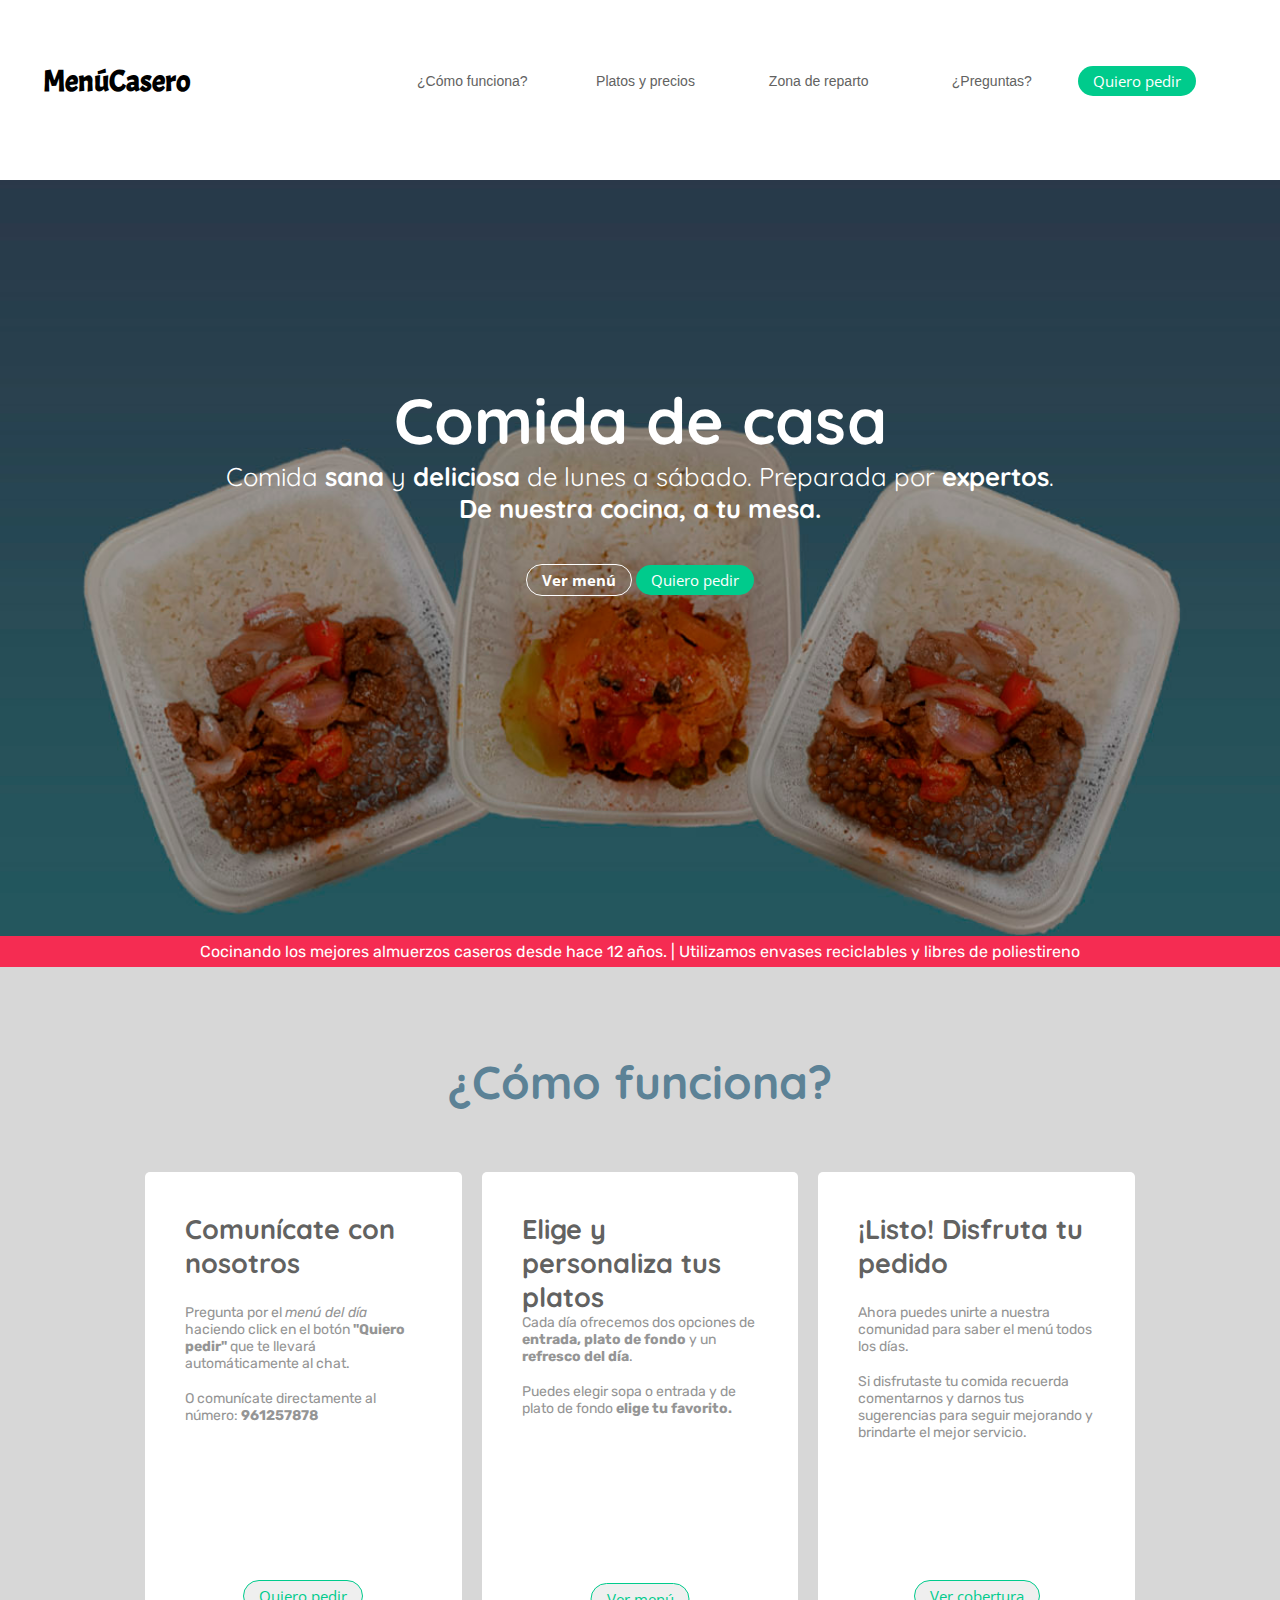
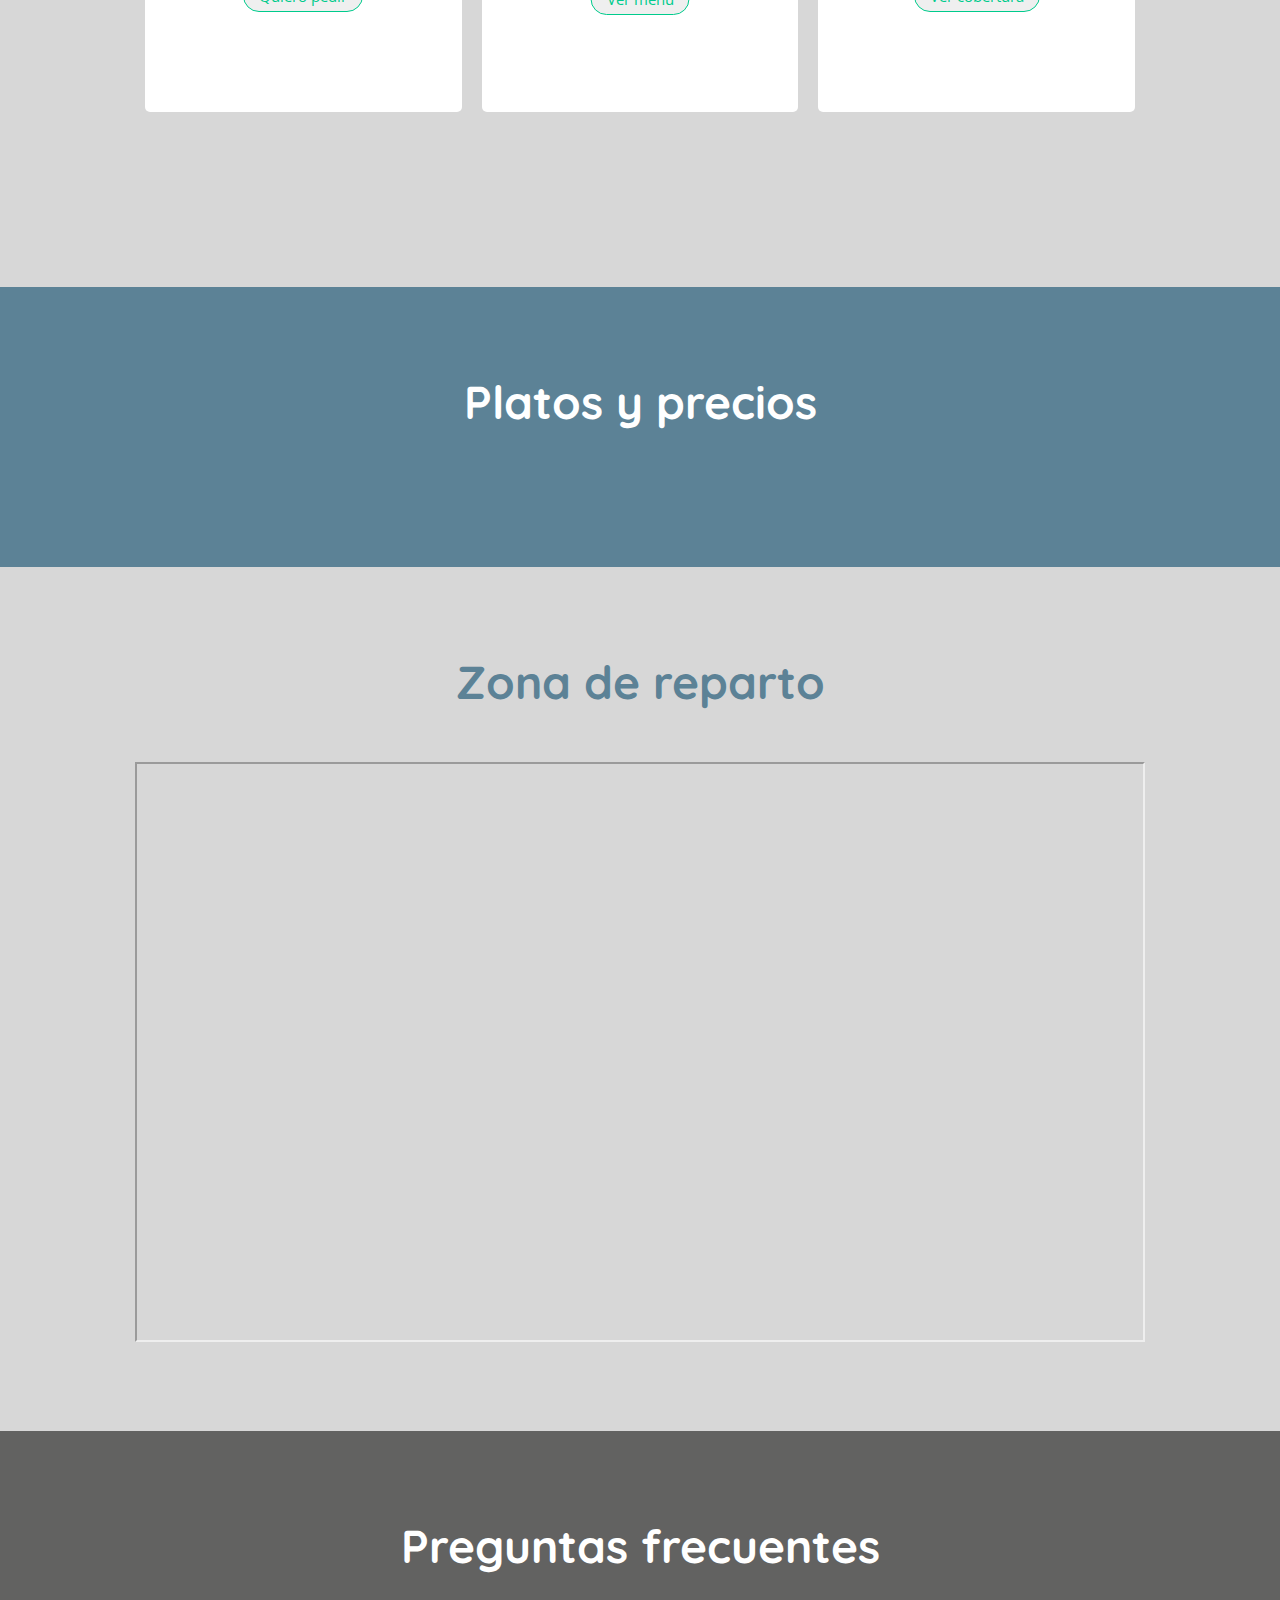
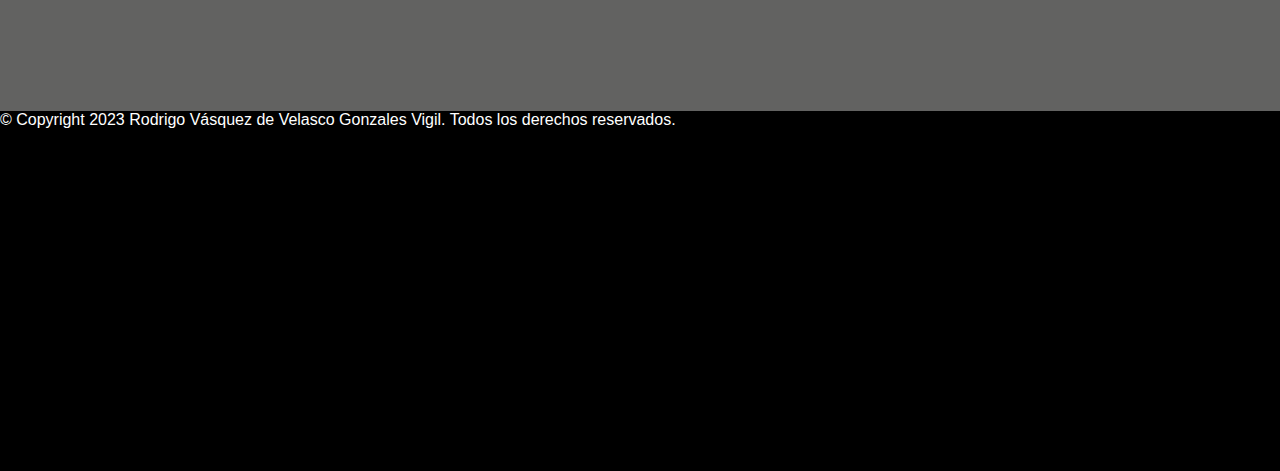
==== commit f3d41b0e: "update" ====
--- a/index.html
+++ b/index.html
@@ -24,7 +24,8 @@
     <!--Google fonts-->
     <link rel="preconnect" href="https://fonts.googleapis.com">
     <link rel="preconnect" href="https://fonts.gstatic.com" crossorigin>
-    <link href="https://fonts.googleapis.com/css2?family=Open+Sans&family=Quicksand&family=Rubik&display=swap" rel="stylesheet">
+    <link rel="preconnect" href="https://fonts.googleapis.com">
+    <link href="https://fonts.googleapis.com/css2?family=Acme&family=Open+Sans&family=Quicksand&family=Rubik&display=swap" rel="stylesheet">
 
     <link href="https://cdnjs.cloudflare.com/ajax/libs/font-awesome/5.13.0/css/all.min.css" rel="stylesheet">
 </head>
--- a/styles/header.css
+++ b/styles/header.css
@@ -14,6 +14,7 @@
 }
 
 .title {
+    font-family: 'Acme', sans-serif;
     font-size: 30px;
     flex: 1;
     margin: auto;
@@ -31,6 +32,7 @@
     display: flex;
     flex-wrap: wrap;
     width: 100%;
+    z-index: 50;
 }
 
 .menu-item {
@@ -66,12 +68,14 @@
 
 #check {
     display: none;
+    z-index: 100;
 }
 
 @media screen and (min-width: 768px) {
     .checkbtn,
     #check {
         display: none;
+        z-index: 100;
     }
 }
 
@@ -89,6 +93,7 @@
         line-height: 50px;
     }
     .checkbtn {
+        z-index: 100;
         display: block;
         padding: 5px 0;
     }
@@ -97,7 +102,7 @@
         width: 60%;
         height: 100vh;
         background: rgb(255, 255, 255);
-        top: -100%;
+        top: -150%;
         right: 0;
         text-align: center;
         transition: all .6s;
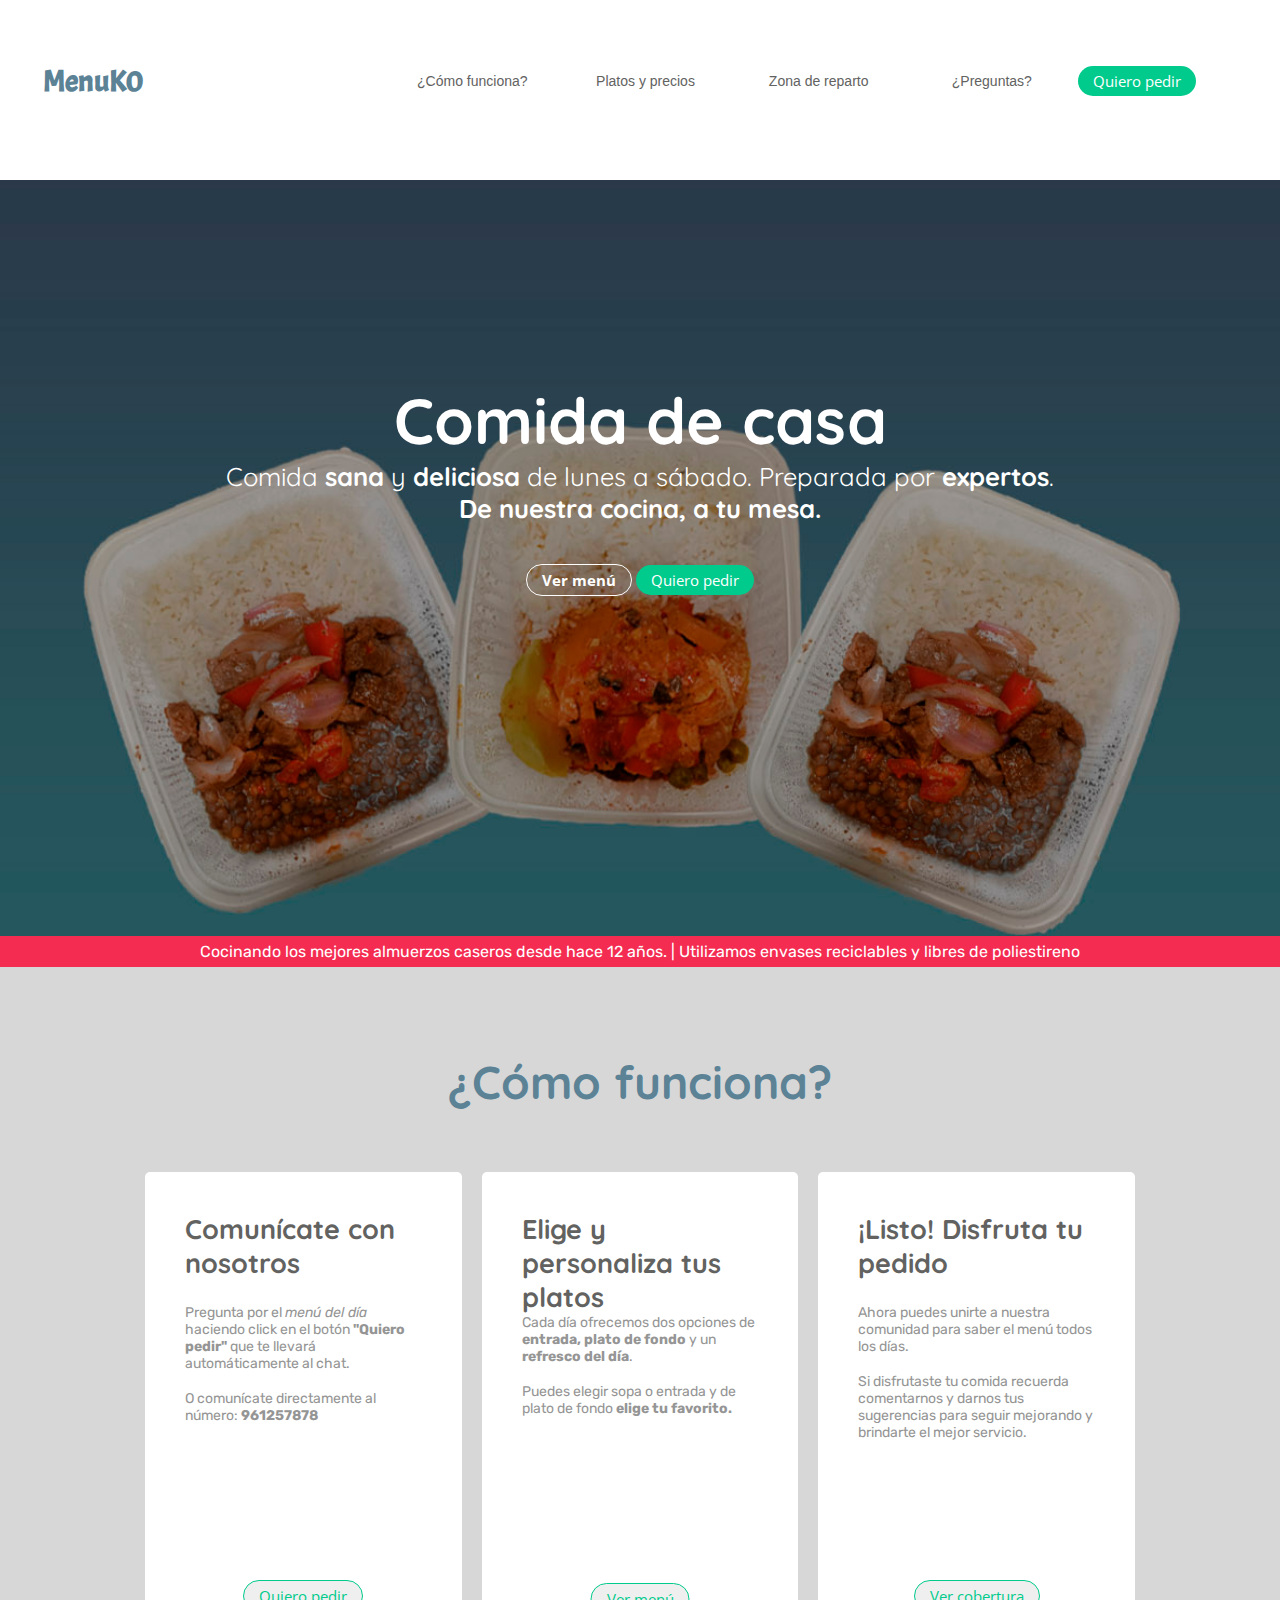
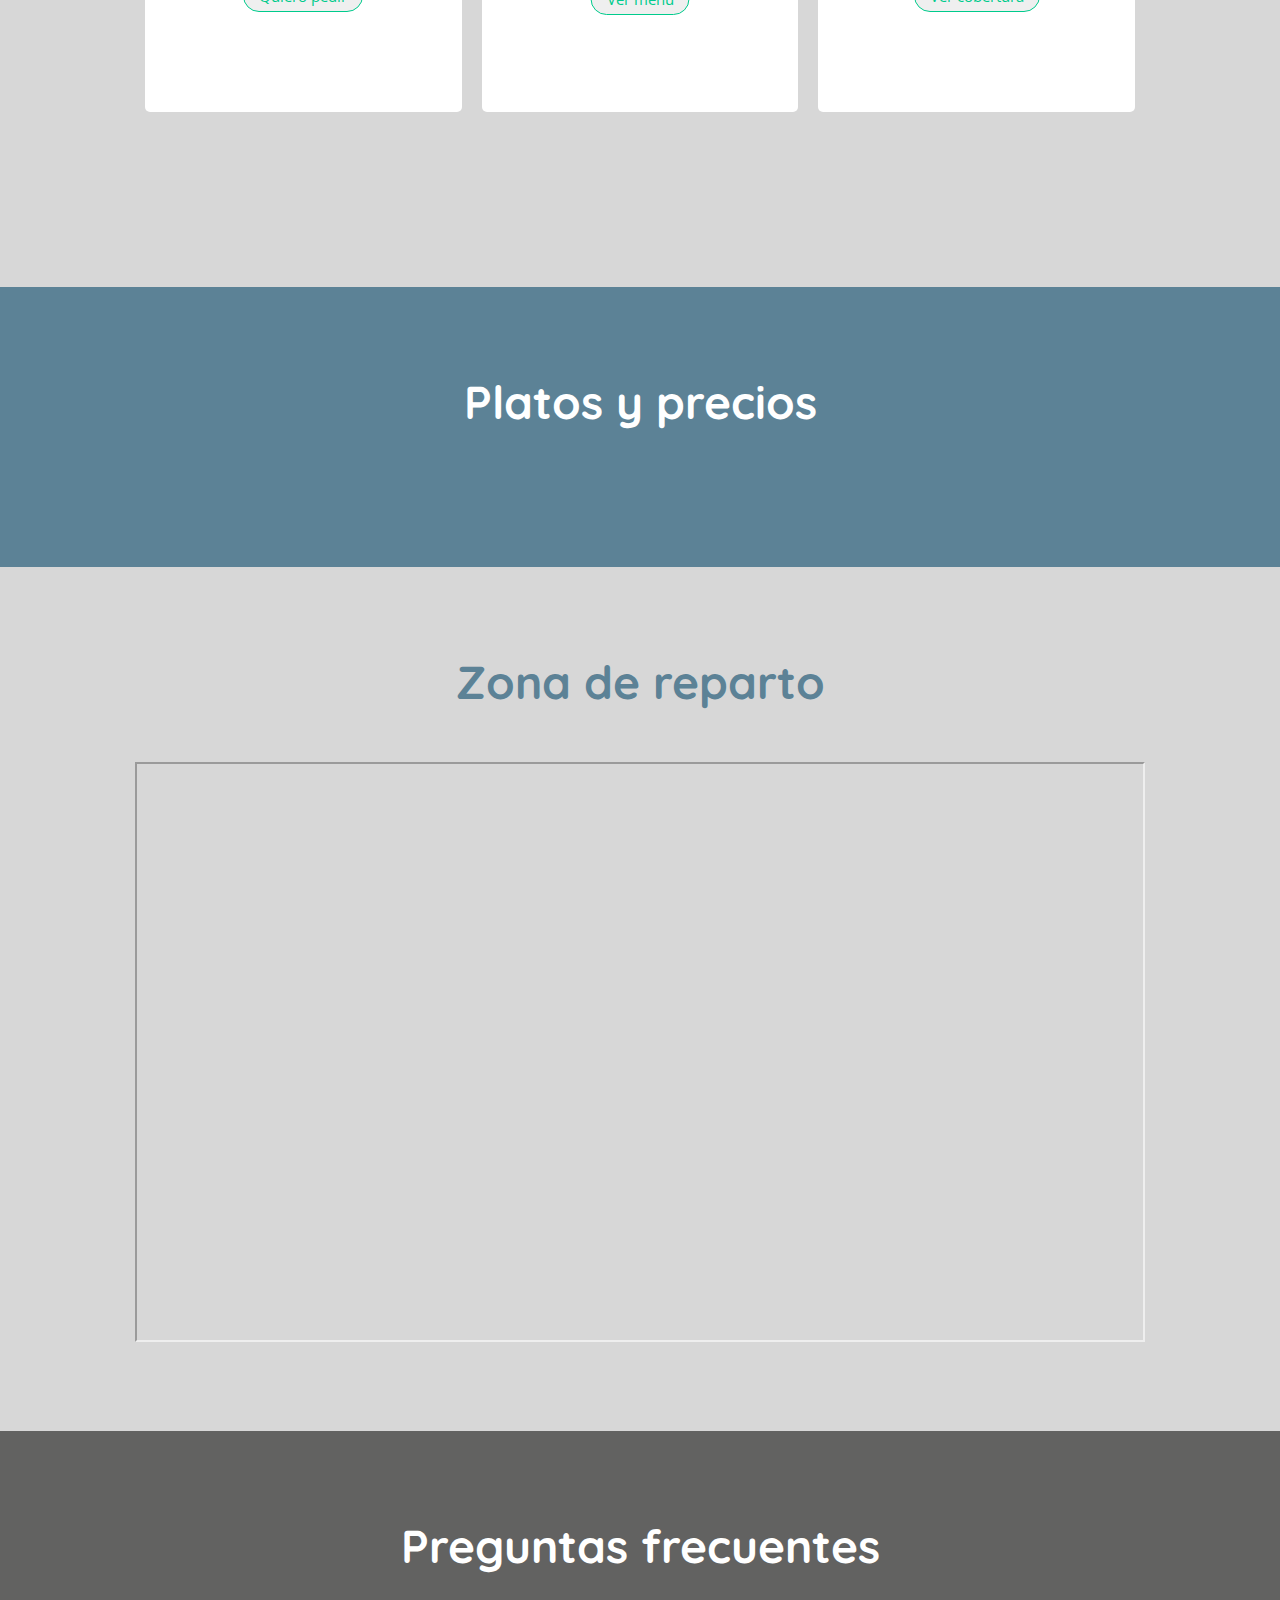
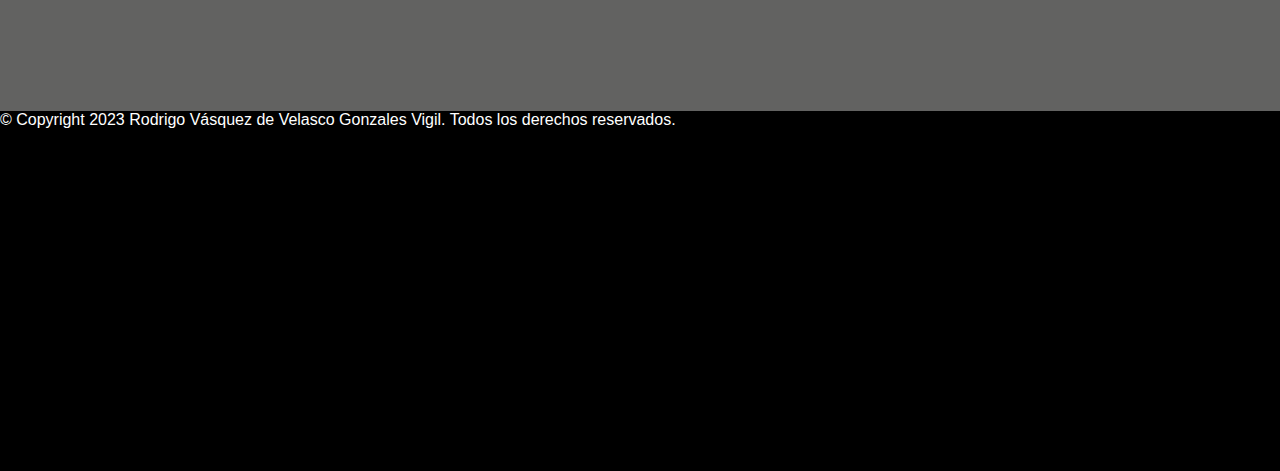
==== commit 3a88a868: "Update index.html" ====
--- a/index.html
+++ b/index.html
@@ -35,7 +35,7 @@
         <div class="page-wrapper">
             <header id="header" class="header">
                 <div class="header_inner">
-                    <h1 class="title">MenúCasero</h1>
+                    <h1 class="title">MenuK0</h1>
                     <input type="checkbox" id="check">
                     <label for="check" class="checkbtn">
                         <i class="fas fa-bars"></i>
--- a/styles/header.css
+++ b/styles/header.css
@@ -15,10 +15,12 @@
 
 .title {
     font-family: 'Acme', sans-serif;
+    color: #5c8296;
     font-size: 30px;
     flex: 1;
     margin: auto;
     padding-left: 20px;
+    z-index: 200;
 }
 
 nav {
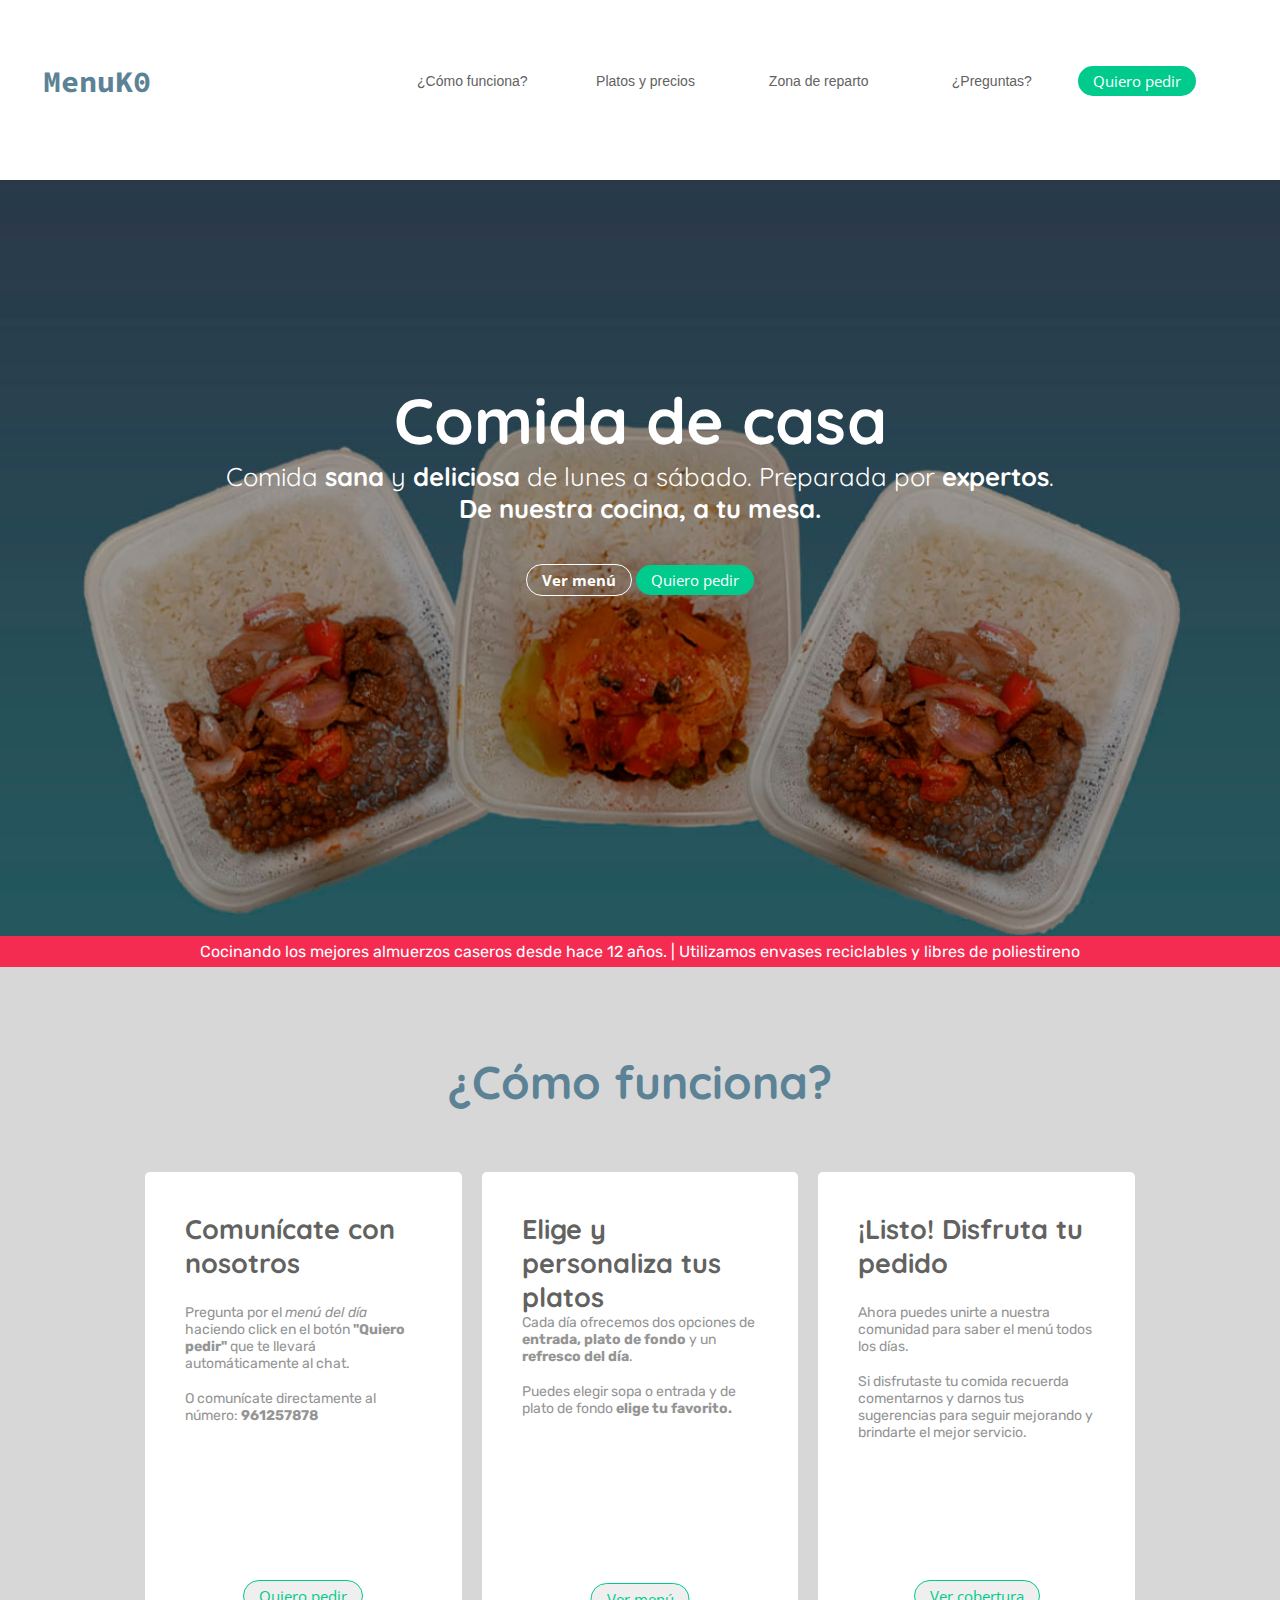
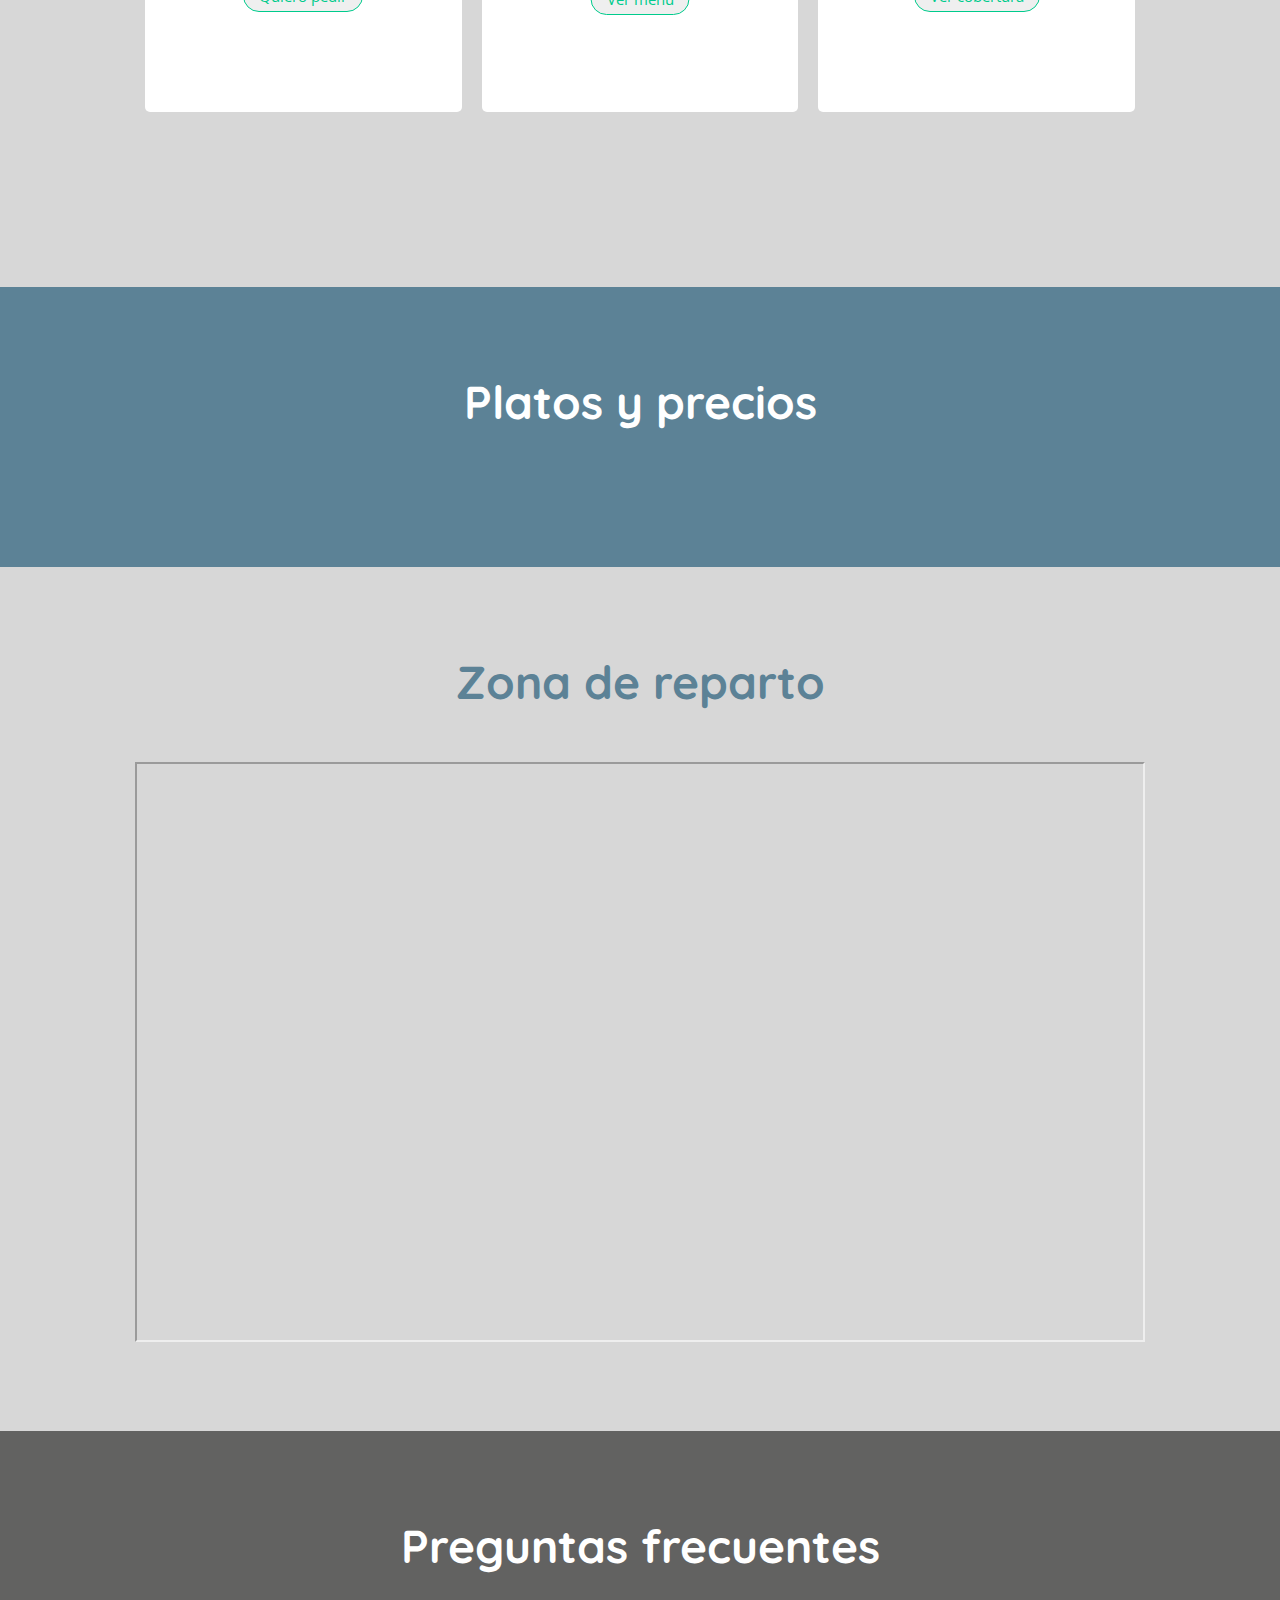
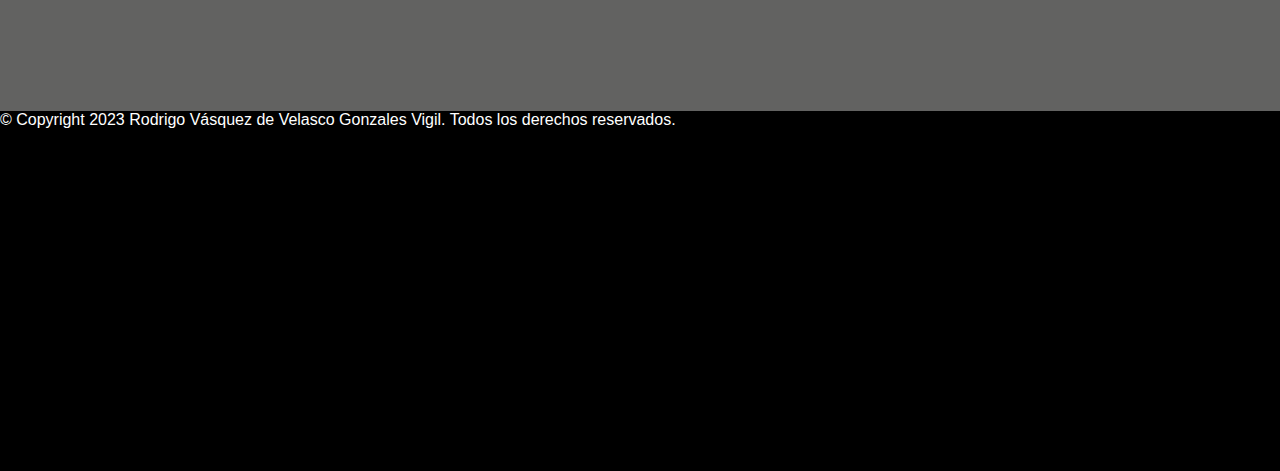
==== commit 2420d287: "update" ====
--- a/index.html
+++ b/index.html
@@ -25,7 +25,7 @@
     <link rel="preconnect" href="https://fonts.googleapis.com">
     <link rel="preconnect" href="https://fonts.gstatic.com" crossorigin>
     <link rel="preconnect" href="https://fonts.googleapis.com">
-    <link href="https://fonts.googleapis.com/css2?family=Acme&family=Open+Sans&family=Quicksand&family=Rubik&display=swap" rel="stylesheet">
+    <link href="https://fonts.googleapis.com/css2?family=Acme&family=Open+Sans&family=Quicksand&family=Rubik&family=Source+Code+Pro&display=swap" rel="stylesheet">
 
     <link href="https://cdnjs.cloudflare.com/ajax/libs/font-awesome/5.13.0/css/all.min.css" rel="stylesheet">
 </head>
--- a/styles/header.css
+++ b/styles/header.css
@@ -14,7 +14,7 @@
 }
 
 .title {
-    font-family: 'Acme', sans-serif;
+    font-family: 'Source Code Pro', monospace;
     color: #5c8296;
     font-size: 30px;
     flex: 1;
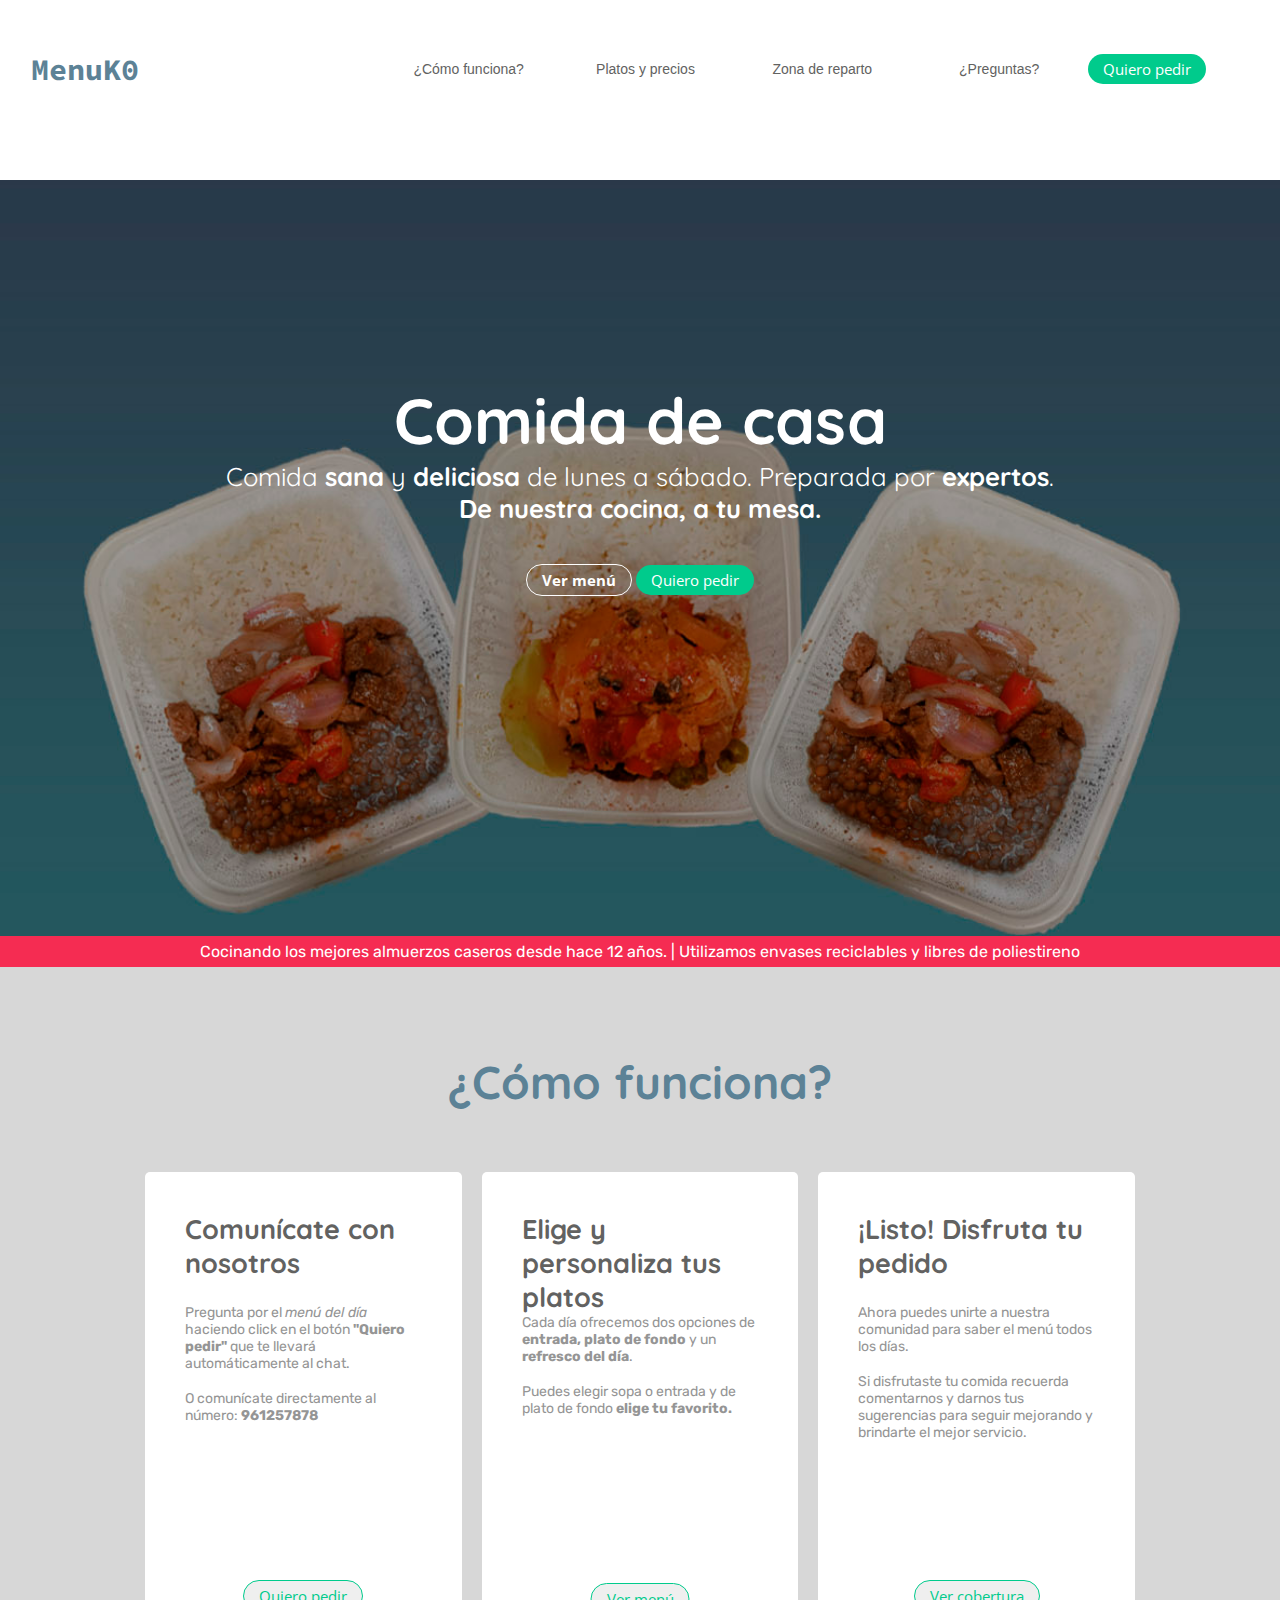
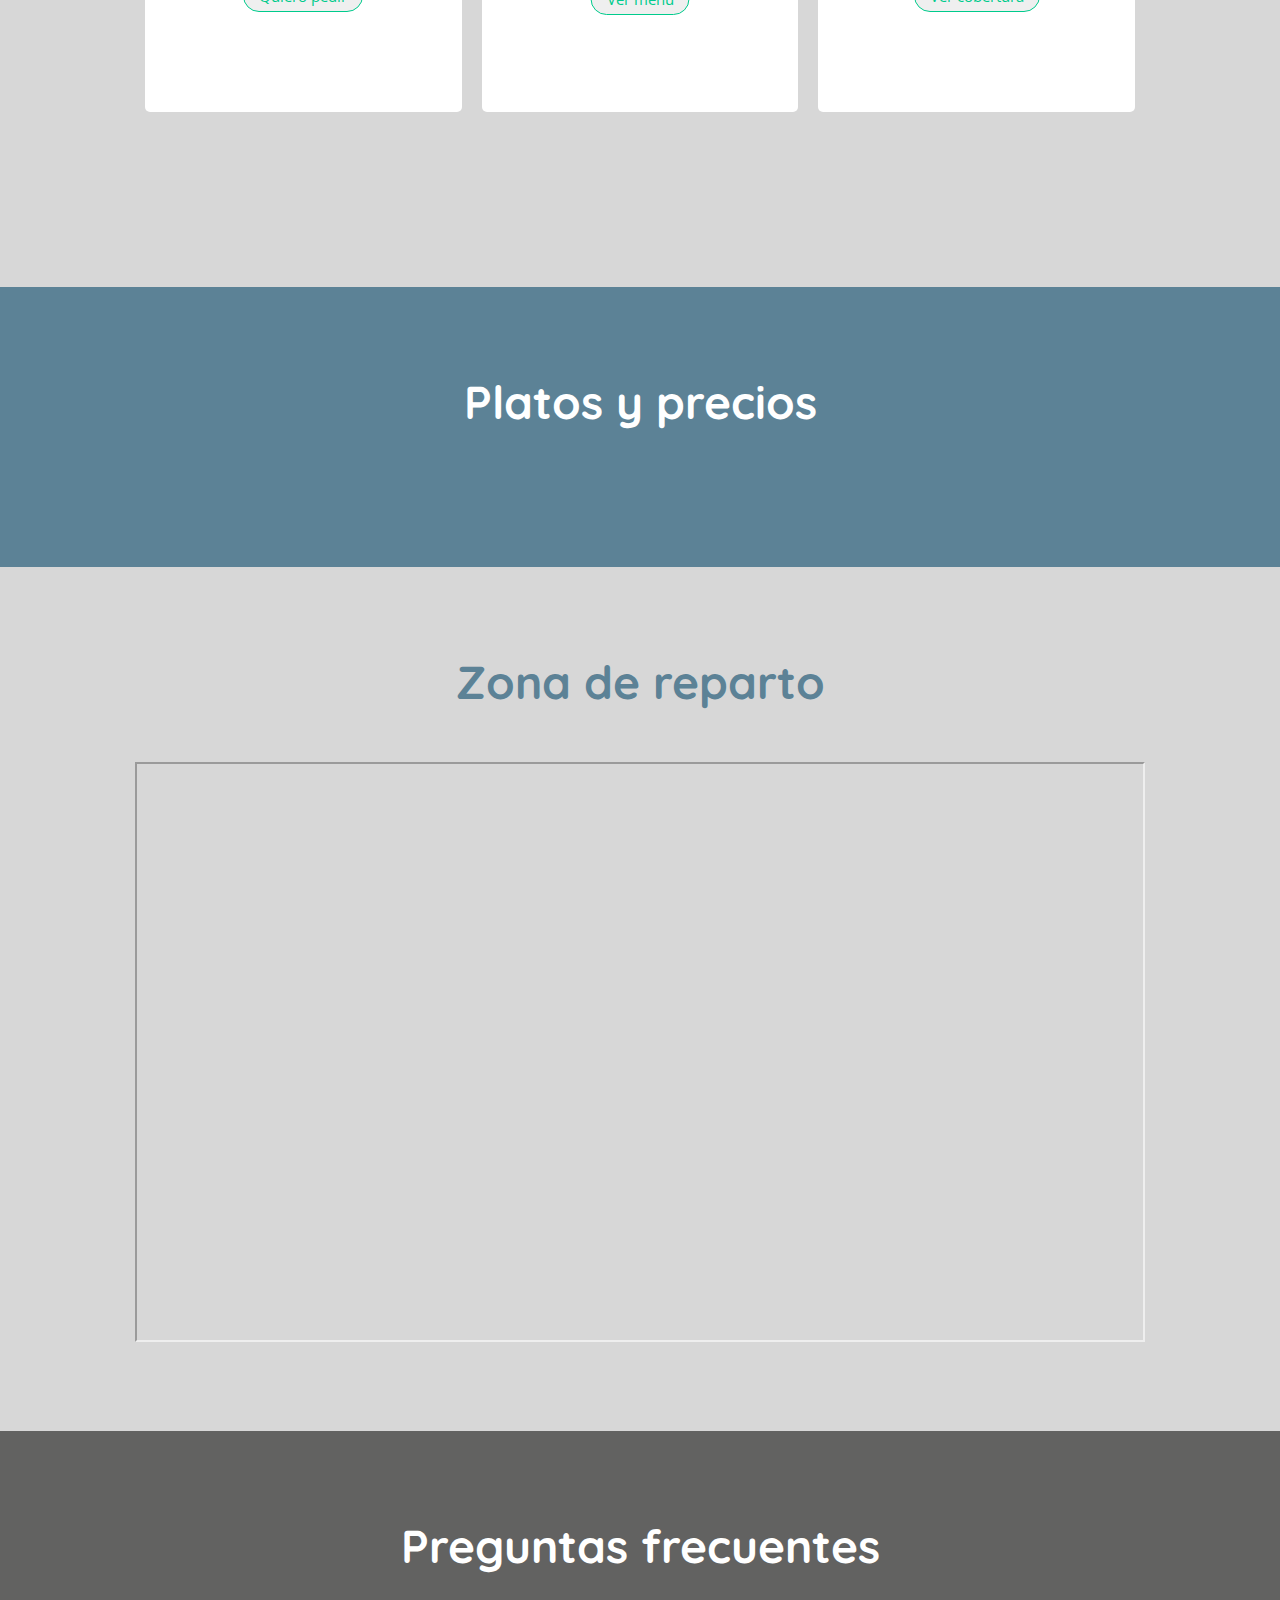
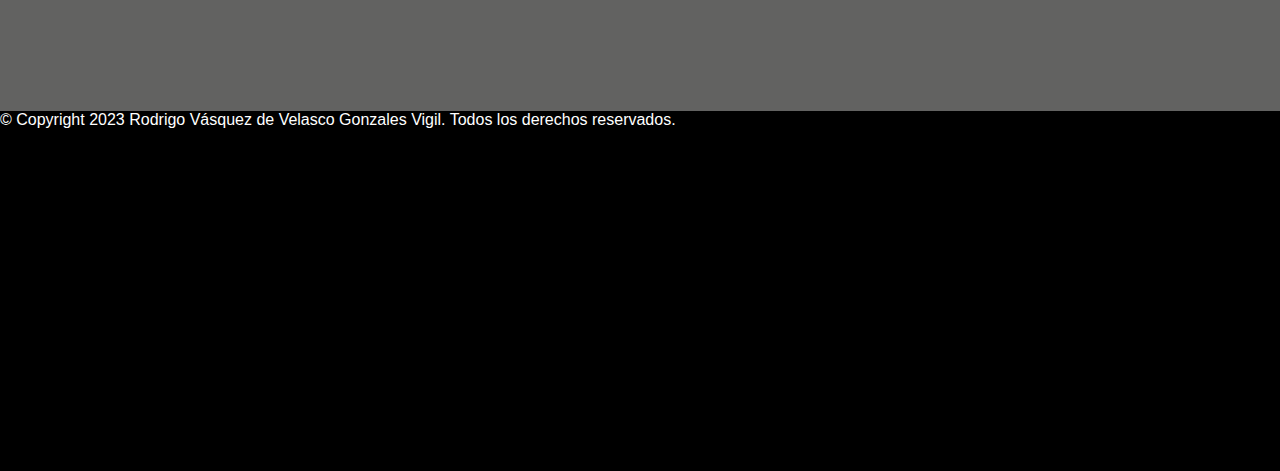
==== commit 45f18acb: "update" ====
--- a/index.html
+++ b/index.html
@@ -63,7 +63,7 @@
                         </header>
                         <footer class="section-footer">
                             <div class="banner-btns-group">
-                                <button class="btn background-none_border-solid bold" style="font-family:'Open Sans', Sans-serif">Ver menú</button>
+                                <button id="ver-menu2" class="btn background-none_border-solid bold" style="font-family:'Open Sans', Sans-serif">Ver menú</button>
                                 <a id="pedir2" class="btn background-green">Quiero pedir</a>
                             </div>
                         </footer>
@@ -100,7 +100,7 @@
                                         <p>Puedes elegir sopa o entrada y de plato de fondo <span class="bold">elige tu favorito.</span></p><br>
                                     </div>
                                     <footer class="panel-footer">
-                                        <button id="ver-menu" class="panel-btn btn border-color-green" style=" font-family:'Open Sans', Sans-serif">Ver menú</button>
+                                        <button id="ver-menu2" class="panel-btn btn border-color-green" style=" font-family:'Open Sans', Sans-serif">Ver menú</button>
                                     </footer>
                                 </div>
                                 <div class="panel">
--- a/styles/header.css
+++ b/styles/header.css
@@ -188,12 +188,12 @@
 
 @media screen and (min-width: 1024px) {
     .header {
-        padding: 3vw;
+        padding: 2vw;
     }
 }
 
 @media screen and (min-width: 1440px) {
     .header {
-        padding: 2vw;
+        padding: 1vw;
     }
 }